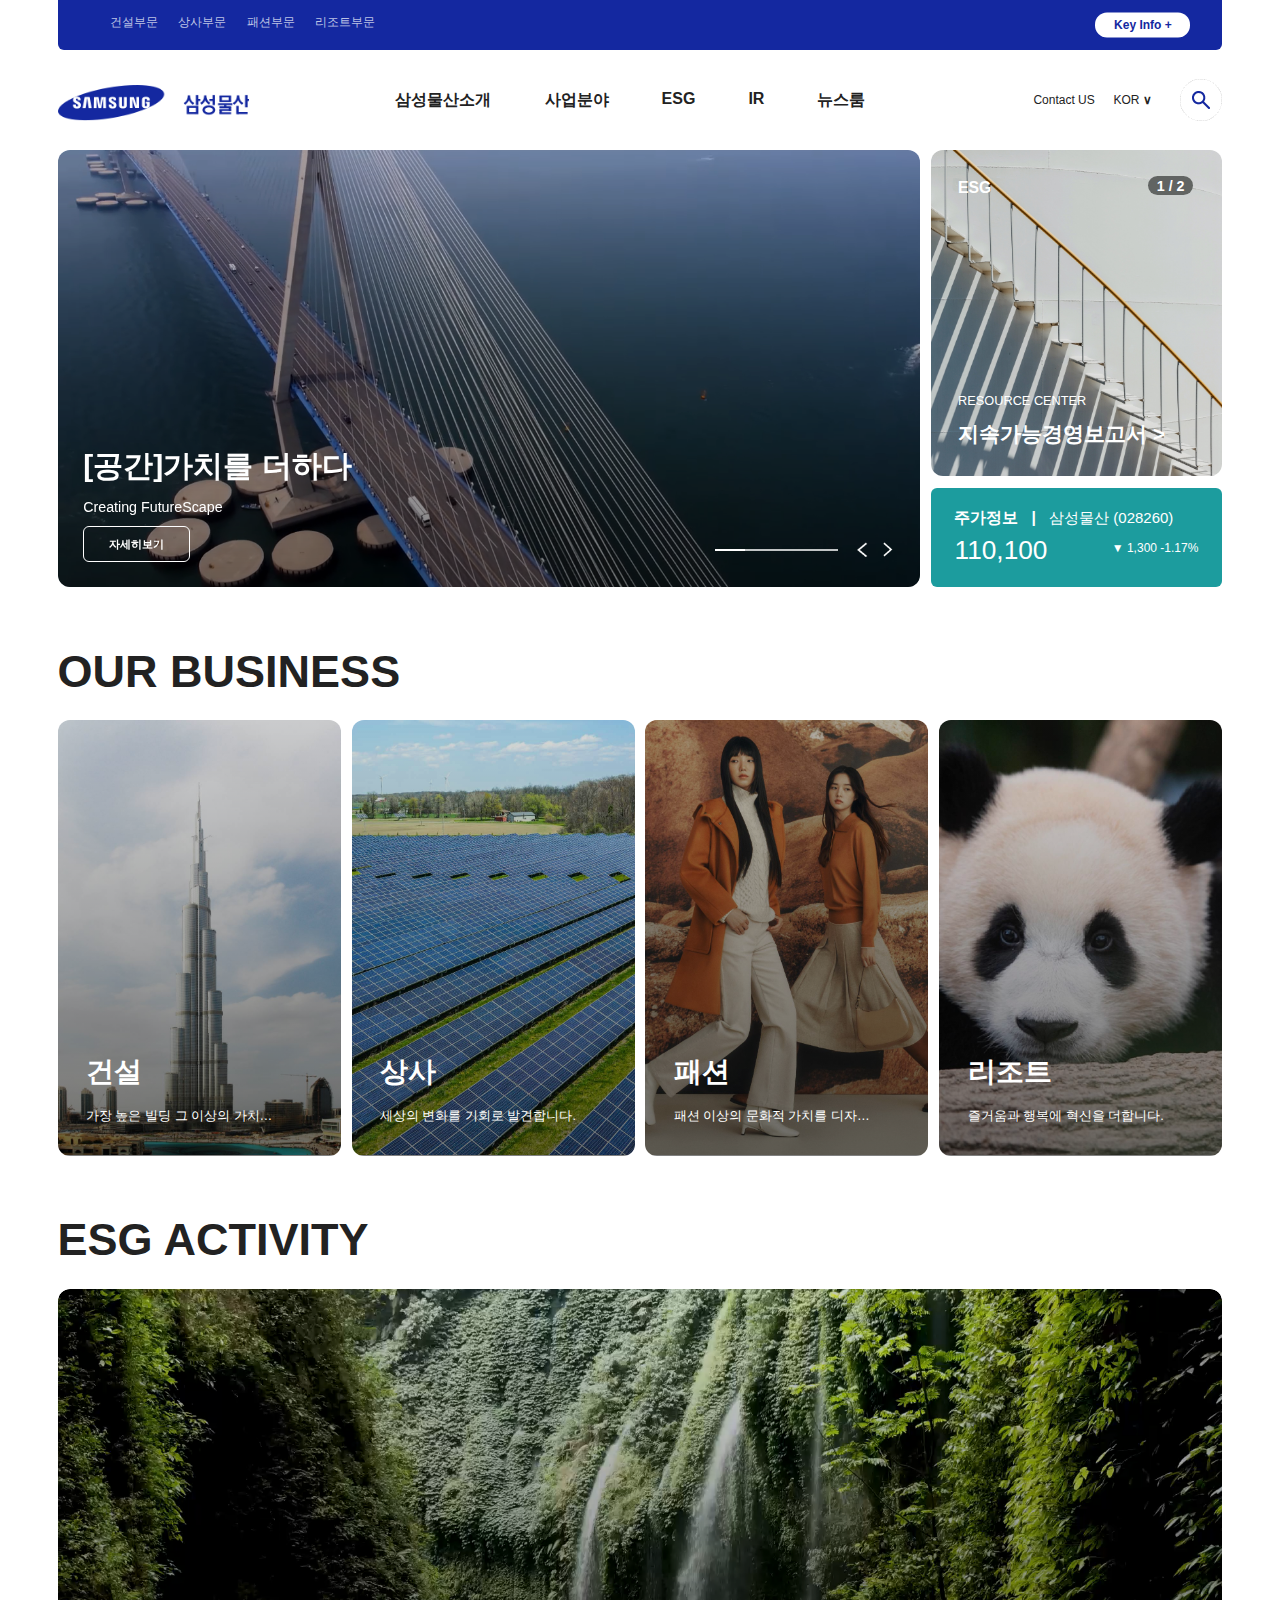
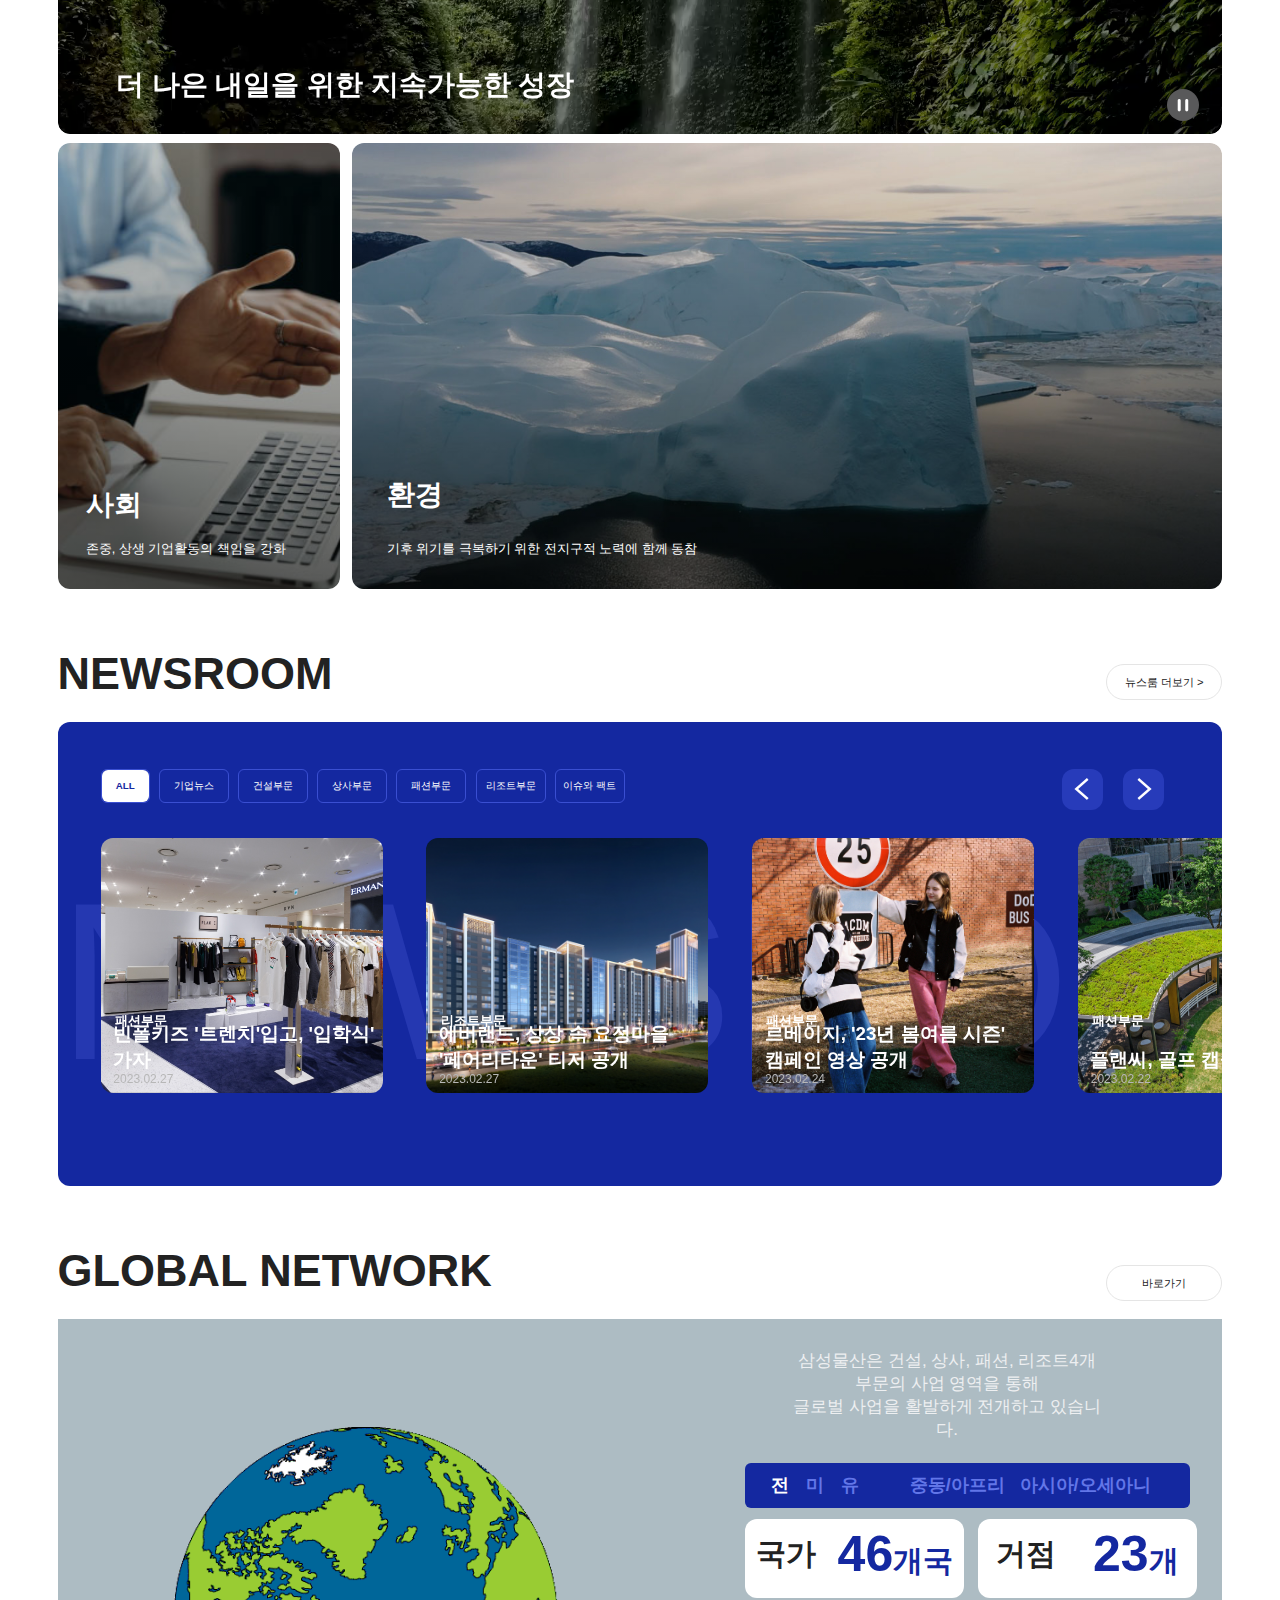
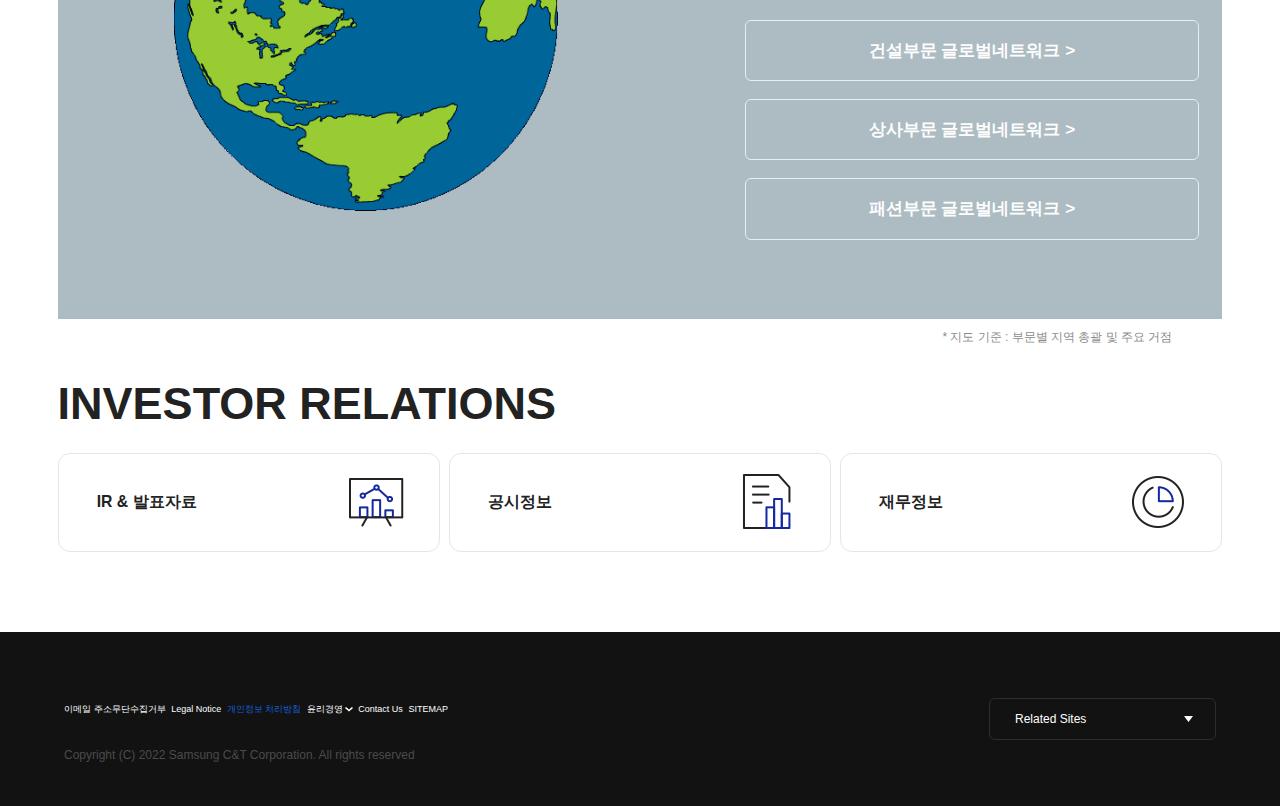
==== index.html @ 8621c336 "Initial commit" ====
<!DOCTYPE html>
<html lang="en">
  <head>
    <meta charset="UTF-8" />
    <meta http-equiv="X-UA-Compatible" content="IE=edge" />
    <meta name="viewport" content="width=device-width, initial-scale=1.0" />
    <link rel="stylesheet" href="css/import.css" />
    <link rel="stylesheet" href="css/main.css" />
    <script defer src="js/common.js"></script>
    <script defer src="js/main.js"></script>
    <script defer src="js/mainbanner.js"></script>
    <title>삼성물산</title>
    <meta name="description" content="삼성물산 포트폴리오">
 	  <meta name="keywords" content="삼성물산">
	  <meta name="author" content="박규엽">
  </head>
  <body>
    <!-- 본문 바로가기 -->
    <div id="skipNavi"><a href="#container">본문으로 바로가기</a></div>
    <!-- //본문 바로가기 -->
    <hr />
    <!-- wrap -->
    <div id="wrap">
      <!-- header -->
      <div id="header">
      </div>
      <!-- //header -->
      <hr />
      <!-- main_visual -->
      <div class="main_visual">
        <div class="main_banner">
          <h2 class="blind">메인배너</h2>
          <ul>
            <li class="slide active">
              <video muted autoplay loop>
                <source src="video/banner1.mp4"/>
              </video>
              <span class="shadow">그림자효과</span>
              <div>
                <h3>[공간]가치를 더하다</h3>
                <p>Creating FutureScape</p>
                <a href="#" class="detail_btn">자세히보기</a>
              </div>
            </li>
            <li class="slide">
              <video muted autoplay loop>
                <source src="video/banner2.mp4" />
              </video>
              <span class="shadow">그림자효과</span>
              <div>
                <h3>[네트워크]가치를 더하다</h3>
                <p>Global Value Creating Company</p>
                <a href="#" class="detail_btn">자세히보기</a>
              </div>
            </li>
            <li class="slide">
              <video muted autoplay loop>
                <source src="video/banner3.mp4" />
              </video>
              <span class="shadow">그림자효과</span>
              <div>
                <h3>[아름다움]가치를 더하다</h3>
                <p>Global Lifestyle Innovator</p>
                <a href="#" class="detail_btn">자세히보기</a>
              </div>
            </li>
            <li class="slide">
              <video muted autoplay loop>
                <source src="video/banner4.mp4" />
              </video>
              <span class="shadow">그림자효과</span>
              <div>
                <h3>[행복]가치를 더하다</h3>
                <p>Design Happiness, Delight Everyone</p>
                <a href="#" class="detail_btn">자세히보기</a>
              </div>
            </li>
          </ul>
          <ol class="slide_move">
            <li class="on">1번슬라이드</li>
            <li>2번슬라이드</li>
            <li>3번슬라이드</li>
            <li>4번슬라이드</li>
          </ol>
          <div class="slide_arr">
            <a href="#" class="btn_prev">이전 슬라이드</a>
            <a href="#" class="btn_next">다음 슬라이드</a>
          </div>
        </div>
        <div class="info_banner">
          <div class="small_banner">
            <ul>
              <li>
                <span>ESG</span>
                <div>
                  <p>RESOURCE CENTER</p>
                  <a href="#">지속가능경영보고서 &gt;</a>
                </div>
              </li>
              <li>
                <span>ESG</span>
                <div>
                  <p>RESOURCE CENTER</p>
                  <a href="#">기업지배구조보고서 &gt;</a>
                </div>
              </li>
            </ul>
            <p class="slide_count"> <span>1</span> / 2 </p>
            <div class="small_slide_arr">
              <a href="#" class="small_slide_prev">이전 슬라이드</a>
              <a href="#" class="small_slide_next">다음 슬라이드</a>
            </div>
          </div>
          <div class="stock_price">
            <p>주가정보&nbsp;&nbsp;&nbsp;|&nbsp;&nbsp;&nbsp;<span>삼성물산 (028260)</span></p>
            <span>110,100</span>
            <span>▼ 1,300 -1.17&#37;</span>
          </div>
        </div>
      </div>
      <!-- //main_visual -->
      <hr />
      <!-- conttainer -->
      <div id="container">
        <!-- content1 -->
        <div class="content1 content">
          <h2>OUR BUSINESS</h2>
          <ul>
            <li>
              <video muted loop poster="images/business1.jpg">
                <source src="video/video1.mp4"/>
              </video>
              <span class="shadow">그림자효과</span>
              <div>
                <h3>건설</h3>
                <p>가장 높은 빌딩 그 이상의 가치를 짓습니다.</p>
              </div>
              <a href="#" class="detail_btn">자세히보기</a>
              <a href="#" class="video_btn">영상 재생/중지</a>
            </li>
            <li>
              <video muted loop poster="images/business2.jpg">
                <source src="video/video2.mp4" />
              </video>
              <span class="shadow">그림자효과</span>
              <div>
                <h3>상사</h3>
                <p>세상의 변화를 기회로 발견합니다.</p>
              </div>
              <a href="#" class="detail_btn">자세히보기</a>
              <a href="#" class="video_btn">영상 재생/중지</a>
            </li>
            <li>
              <video muted loop poster="images/business3.jpg">
                <source src="video/video3.mp4" />
              </video>
              <span class="shadow">그림자효과</span>
              <div>
                <h3>패션</h3>
                <p>패션 이상의 문화적 가치를 디자인합니다.</p>
              </div>
              <a href="#" class="detail_btn">자세히보기</a>
              <a href="#" class="video_btn">영상 재생/중지</a>
            </li>
            <li>
              <video muted loop poster="images/business4.jpg">
                <source src="video/video4.mp4" />
              </video>
              <span class="shadow">그림자효과</span>
              <div>
                <h3>리조트</h3>
                <p>즐거움과 행복에 혁신을 더합니다.</p>
              </div>
              <a href="#" class="detail_btn">자세히보기</a>
              <a href="#" class="video_btn">영상 재생/중지</a>
            </li>
          </ul>
        </div>
        <!-- //content1 -->
        <!-- content2 -->
        <div class="content2 content">
          <h2>ESG ACTIVITY</h2>
          <ul>
            <li>
              <video muted loop autoplay>
                <source src="video/esg.mp4" />
              </video>
              <span class="shadow">그림자효과</span>
              <h3>더 나은 내일을 위한 지속가능한 성장</h3>
              <a href="#" class="detail_btn">자세히 보기</a>
              <a href="#" class="video_btn btn_visible">영상 재생/중지</a>
            </li>
            <li>
              <span class="shadow">그림자효과</span>
              <div>
                <h3>사회</h3>
                <p>존중, 상생 기업활동의 책임을 강화</p>
              </div>
              <a href="#" class="detail_btn">자세히 보기</a>
            </li>
            <li>
              <span class="shadow">그림자효과</span>
              <div>
                <h3>환경</h3>
                <p>기후 위기를 극복하기 위한 전지구적 노력에 함께 동참</p>
              </div>
              <a href="#" class="detail_btn">자세히 보기</a>
            </li>
          </ul>
        </div>
        <!-- //content2 -->
        <!-- content3 -->
        <div class="content3">
          <h2>NEWSROOM</h2>
          <a href="#">뉴스룸 더보기 <span>&gt;</span></a>
          <div class="newsroom">
            <div class="newsroom_font">
              <span>NEWSROOM</span>
              <span>NEWSROOM</span>
              <span>NEWSROOM</span>
              <span>NEWSROOM</span>
              <span>NEWSROOM</span>
              <span>NEWSROOM</span>
              <span>NEWSROOM</span>
              <span>NEWSROOM</span>
              <span>NEWSROOM</span>
              <span>NEWSROOM</span>
              <span>NEWSROOM</span>
              <span>NEWSROOM</span>
              <span>NEWSROOM</span>
              <span>NEWSROOM</span>
              <span>NEWSROOM</span>
              <span>NEWSROOM</span>
              <span>NEWSROOM</span>
              <span>NEWSROOM</span>
              <span>NEWSROOM</span>
            </div>
            <ul class="newsroom_meun">
              <li class="on"><a href="#">ALL</a></li>
              <li><a href="#">기업뉴스</a></li>
              <li><a href="#">건설부문 </a></li>
              <li><a href="#">상사부문</a></li>
              <li><a href="#">패션부문</a></li>
              <li><a href="#">리조트부문</a></li>
              <li><a href="#">이슈와 팩트</a></li>
            </ul>
            <div class="newsroom_slide_arr">
              <a href="#" class="newsroom_slide_prev">이전 슬라이드</a>
              <a href="#" class="newsroom_slide_next">다음 슬라이드</a>
            </div>
              <ul class="newsroom_cards">
                <li>
                  <div class="card_front">
                    <span>패션부문</span>
                    <p>빈폴키즈 '트렌치'입고, '입학식'<br />가자</p>
                    <span>2023.02.27</span>
                  </div>
                  <div class="card_back">
                    <p class="title">Lorem ipsum dolor sit amet, consectetur adipiscing elit.</p>
                    <p class="news_content">Lorem ipsum dolor sit amet, consectetur adipiscing elit. Curabitur porttitor aliquam sodales. Mauris diam mauris, pellentesque rutrum sollicitudin vitae, blandit eu ligula. .<br />
                    <br />
                    Lorem ipsum dolor sit amet, consectetur adipiscing elit. Curabitur porttitor aliquam sodales. Mauris diam mauris, pellentesque rutrum sollicitudin vitae, blandit eu ligula.</p>
                    <a href="#">자세히 보기</a>
                  </div>
                </li>
                <li>
                  <div class="card_front">
                    <span>리조트부문</span>
                    <p>에버랜드, 상상 속 요정마을<br />'페어리타운' 티저 공개</p>
                    <span>2023.02.27</span>
                  </div>
                  <div class="card_back">
                    <p class="title">Lorem ipsum dolor sit amet, consectetur adipiscing elit.</p>
                    <p class="news_content">Lorem ipsum dolor sit amet, consectetur adipiscing elit. Curabitur porttitor aliquam sodales. Mauris diam mauris, pellentesque rutrum sollicitudin vitae, blandit eu ligula. .<br />
                    <br />
                    Lorem ipsum dolor sit amet, consectetur adipiscing elit. Curabitur porttitor aliquam sodales. Mauris diam mauris, pellentesque rutrum sollicitudin vitae, blandit eu ligula.</p>
                    <a href="#">자세히 보기</a>
                  </div>
                </li>
                <li>
                  <div class="card_front">
                    <span>패션부문</span>
                    <p>르베이지, '23년 봄여름 시즌'<br />캠페인 영상 공개</p>
                    <span>2023.02.24</span>
                  </div>
                  <div class="card_back">
                    <p class="title">Lorem ipsum dolor sit amet, consectetur adipiscing elit.</p>
                    <p class="news_content">Lorem ipsum dolor sit amet, consectetur adipiscing elit. Curabitur porttitor aliquam sodales. Mauris diam mauris, pellentesque rutrum sollicitudin vitae, blandit eu ligula. .<br />
                    <br />
                    Lorem ipsum dolor sit amet, consectetur adipiscing elit. Curabitur porttitor aliquam sodales. Mauris diam mauris, pellentesque rutrum sollicitudin vitae, blandit eu ligula.</p>
                    <a href="#">자세히 보기</a>
                  </div>
                </li>
                <li>
                  <div class="card_front">
                    <span>패션부문</span>
                    <p>플랜씨, 골프 캡슐컬렉션 선봬</p>
                    <span>2023.02.22</span>
                  </div>
                  <div class="card_back">
                    <p class="title">Lorem ipsum dolor sit amet, consectetur adipiscing elit.</p>
                    <p class="news_content">Lorem ipsum dolor sit amet, consectetur adipiscing elit. Curabitur porttitor aliquam sodales. Mauris diam mauris, pellentesque rutrum sollicitudin vitae, blandit eu ligula. .<br />
                    <br />
                    Lorem ipsum dolor sit amet, consectetur adipiscing elit. Curabitur porttitor aliquam sodales. Mauris diam mauris, pellentesque rutrum sollicitudin vitae, blandit eu ligula.</p>
                    <a href="#">자세히 보기</a>
                  </div>
                </li>
                <li>
                  <div class="card_front">
                    <span>건설부문</span>
                    <p>삼성물산, 가락상아2차리모델링<br />시공사 선정</p>
                    <span>2023.02.20</span>
                  </div>
                  <div class="card_back">
                    <p class="title">Lorem ipsum dolor sit amet, consectetur adipiscing elit.</p>
                    <p class="news_content">Lorem ipsum dolor sit amet, consectetur adipiscing elit. Curabitur porttitor aliquam sodales. Mauris diam mauris, pellentesque rutrum sollicitudin vitae, blandit eu ligula. .<br />
                    <br />
                    Lorem ipsum dolor sit amet, consectetur adipiscing elit. Curabitur porttitor aliquam sodales. Mauris diam mauris, pellentesque rutrum sollicitudin vitae, blandit eu ligula.</p>
                    <a href="#">자세히 보기</a>
                  </div>
                </li>
                <li>
                  <div class="card_front">
                    <span>패션부문</span>
                    <p>에잇세컨즈, 프리미엄 캐주얼 라인<br />출시</p>
                    <span>2023.02.20</span>
                  </div>
                  <div class="card_back">
                    <p class="title">Lorem ipsum dolor sit amet, consectetur adipiscing elit.</p>
                    <p class="news_content">Lorem ipsum dolor sit amet, consectetur adipiscing elit. Curabitur porttitor aliquam sodales. Mauris diam mauris, pellentesque rutrum sollicitudin vitae, blandit eu ligula. .<br />
                    <br />
                    Lorem ipsum dolor sit amet, consectetur adipiscing elit. Curabitur porttitor aliquam sodales. Mauris diam mauris, pellentesque rutrum sollicitudin vitae, blandit eu ligula.</p>
                    <a href="#">자세히 보기</a>
                  </div>
                </li>
                <li>
                  <div class="card_front">
                    <span>패션부문</span>
                    <p>'샌드사운드'와 떠나는 '봄' 여행</p>
                    <span>2023.02.14</span>
                  </div>
                  <div class="card_back">
                    <p class="title">Lorem ipsum dolor sit amet, consectetur adipiscing elit.</p>
                    <p class="news_content">Lorem ipsum dolor sit amet, consectetur adipiscing elit. Curabitur porttitor aliquam sodales. Mauris diam mauris, pellentesque rutrum sollicitudin vitae, blandit eu ligula. .<br />
                    <br />
                    Lorem ipsum dolor sit amet, consectetur adipiscing elit. Curabitur porttitor aliquam sodales. Mauris diam mauris, pellentesque rutrum sollicitudin vitae, blandit eu ligula.</p>
                    <a href="#">자세히 보기</a>
                  </div>
                </li>
                <li>
                  <div class="card_front">
                    <span>리조트부문</span>
                    <p>성큼 다가온 봄 에버랜드, 겨울잠<br />마친 '티익스프레스' 재가동</p>
                    <span>2023.02.14</span>
                  </div>
                  <div class="card_back">
                    <p class="title">Lorem ipsum dolor sit amet, consectetur adipiscing elit.</p>
                    <p class="news_content">Lorem ipsum dolor sit amet, consectetur adipiscing elit. Curabitur porttitor aliquam sodales. Mauris diam mauris, pellentesque rutrum sollicitudin vitae, blandit eu ligula. .<br />
                    <br />
                    Lorem ipsum dolor sit amet, consectetur adipiscing elit. Curabitur porttitor aliquam sodales. Mauris diam mauris, pellentesque rutrum sollicitudin vitae, blandit eu ligula.</p>
                    <a href="#">자세히 보기</a>
                  </div>
                </li>
              </ul>
          </div>
        </div>
        <!-- //content3 -->
        <!-- content4 -->
        <div class="content4">
          <h2>GLOBAL NETWORK</h2>
          <a href="#">바로가기</a>
          <div class="content4_innner">
              <img src="images/earth.gif" alt="지구본" />
            <div>
              <p>
                삼성물산은 건설, 상사, 패션, 리조트4개 부문의 사업 영역을
                통해<br />
                글로벌 사업을 활발하게 전개하고 있습니다.
              </p>
              <ul class="global_meun">
                <li class="on"><a href="#">전체</a></li>
                <li><a href="#">미주</a></li>
                <li><a href="#">유럽/CIS</a></li>
                <li><a href="#">중동/아프리카</a></li>
                <li><a href="#">아시아/오세아니아</a></li>
              </ul>
              <div class="global_trend">
                <div>
                  <div class="trend_1 trend">
                    <div>
                      <p>국가</p>
                      <p><span>46</span>개국</p> 
                    </div>
                    <div>
                      <p>거점</p>
                      <p><span>23</span>개</p> 
                    </div>
                  </div>
                  <div class="trend_2 trend">
                    <p>거점</p>
                    <p><span>23</span>개</p>
                  </div>
                  <div class="trend_3 trend">
                    <p>거점</p>
                    <p><span>15</span>개</p>
                  </div>
                  <div class="trend_4 trend">
                    <p>거점</p>
                    <p><span>20</span>개</p>
                  </div>
                  <div class="trend_5 trend">
                    <p>거점</p>
                    <p><span>64</span>개</p>
                  </div>
                </div>
              </div>
              <div class="global_network">
                <a href="#">건설부문 글로벌네트워크 <span>&gt;</span></a>
                <a href="#">상사부문 글로벌네트워크 <span>&gt;</span></a>
                <a href="#">패션부문 글로벌네트워크 <span>&gt;</span></a>
              </div>
            </div>
          </div>
          <p>* 지도 기준 : 부문별 지역 총괄 및 주요 거점</p>
        </div>
        <!-- //content4 -->
        <!-- content5 -->
        <div class="content5">
          <h2>INVESTOR RELATIONS</h2>
          <ul>
            <li><a href="#">IR &amp; 발표자료</a></li>
            <li><a href="#">공시정보</a></li>
            <li><a href="#">재무정보</a></li>
          </ul>
        </div>
        <!-- //content5 -->
      </div>
      <!-- //container -->
      <hr />
      <!-- footer -->
      <div id="footer"></div>
      <!-- //footer -->
    </div>
    <!-- //wrap -->
    <script>
      // AJAX의 최신 Fetch API 사용해서
      // html 문서안에서 다른 html문서 불러오기
      // 자바스크립트 비동기 방식으로 async await
      async function fetchHtmlAsText(url) {
        const response = await fetch(url);
        return await response.text(); // response의 text를 밑에 넣어준다
      }
      
      async function importPage(target) {
        document.querySelector(`#${target}`).innerHTML = await fetchHtmlAsText(`${target}.html`);
      }
      importPage(`header`);
      importPage(`footer`);
      </script>
  </body>
</html>
---- css/import.css ----
/* import.css */
@import url(reset.css);
@import url(layout.css);
@import url(header.css);
@import url(footer.css);
---- css/main.css ----
/* main.css */



/* pc크기 */
@media screen and (min-width:1025px){
  /* layout */
  .main_visual{position: relative;display: flex;justify-content: space-between;width: 91%;height: 34.15vw;margin: 0 auto;}
  #container{margin: 0 auto;width: 91%;}
    .content1{width: 100%;}
    .content2{width: 100%;}
    .content3{position: relative;width: 100%;}
    .content4{position: relative;width: 100%;}
    .content5{width: 100%;}
    
  /* main_visual */
  .main_banner{position: relative;width: 74%;height: 100%;overflow: hidden;border-radius: 12px;}
  .main_banner>ul{position: absolute;top: 0;left: 0;height: 100%;/*transition: all 0.5s ease-in-out 0s;*/}
    .slide{position: absolute;top: 0;left: 0;height: 100%;}
      .slide>video{position: absolute;left: 0;top: 0;width: 100%;height: 100%;object-fit: cover;}
      .slide div{display: flex;flex-direction: column;justify-content: space-between;position: absolute;height: 9vw; bottom: 2vw;left: 2vw;visibility: hidden;}
      .slide.active div{visibility: visible;}
      .slide>div>h3{font-size: 2.5rem;font-weight: 700;color: #fff;}
      .slide>div>p{font-size: 1.1875rem;font-weight: 500;color: #fff;}
      .slide>div>a{display: block;width: 8.35vw;height: 2.8vw;font-size: 0.9375rem;font-weight: 600;color: #fff;text-align: center;line-height: 2.8vw;
        border: 0.05vw solid #fff;border-radius: 6px;box-sizing: border-box;}
      .slide>div>a:hover{background: #fff;color: #1428a0;}
    .slide_move{position: absolute;bottom: 2.95vw;right:16vw;}
      .slide_move>li{position: absolute;width: 2.4vw;height: 0.15vw;text-indent: -9999px;overflow: hidden;background: #ffffffc0;}
      .slide_move>li:nth-child(1).on{background: #fff;}
      .slide_move>li:nth-child(2){left: 2.4vw;}
      .slide_move>li:nth-child(2).on{background: #fff;}
      .slide_move>li:nth-child(3){left: 4.8vw;}
      .slide_move>li:nth-child(3).on{background: #fff;}
      .slide_move>li:nth-child(4){left: 7.2vw;}
      .slide_move>li:nth-child(4).on{background: #fff;}
    .slide_arr{display: flex;justify-content: space-between;position: absolute;bottom: 2.2vw;right: 1.75vw;width: 3.5vw;}
      .btn_prev{display: block;width: 1.5vw;height: 1.5vw;text-indent: -9999px;overflow: hidden;
        background: url(../images/prev.png) no-repeat 0 0;background-size: cover;}
      .btn_next{display: block;width: 1.5vw;height: 1.5vw;text-indent: -9999px;overflow: hidden;
        background: url(../images/next.png) no-repeat 0 0;background-size: cover;}

  /* .info_banner */
  .info_banner{display: flex;flex-direction: column;justify-content: space-between; width: 25%;height: 100%;}

    /* small_banner */
    .small_banner{position: relative; width: 100%;height: 25.5vw;overflow: hidden;}
    .small_banner>ul{display: flex; width: 200%;height: 100%;transition: all 0.5s ease-in-out 0s;}
    .small_banner>ul>li{position: relative;width: 50%;height: 100%;border-radius: 12px }
    .small_banner>ul>li:first-child{background: url(../images/smallbanner1.jpg) no-repeat 0 0;background-size: cover;}
    .small_banner>ul>li:last-child{background: url(../images/smallbanner2.jpg) no-repeat 0 0;background-size: cover;}
    .small_banner>ul>li>span{position: absolute;top: 2.25vw;left: 2.1vw;font-size: 1.3125rem;font-weight: 900;color: #fff;}
    .small_banner>ul>li>div{position: absolute; bottom: 2.25vw;left: 2.1vw;}
    .small_banner>ul>li>div>p{margin-bottom: 0.9vw;font-size: 1.0625rem;font-weight: 500;color: #fff;}
    .small_banner>ul>li>div>a{font-size: 1.75rem;font-weight: 900;color: #fff;}
    .small_banner>p{position: absolute;top: 8%;right: 10%;padding: 0.5% 3%; font-size: 1.1875rem;font-weight: 600;color: #fff;
    background: #616462;border-radius: 30px;}
    .small_slide_arr{position:absolute; top: 50%;transform: translateY(-50%);width: 100%;visibility: hidden;transition: all 0.3s linear 0s;}
    .small_banner:hover .small_slide_arr {visibility: visible;}
    .small_slide_arr>a{position: absolute;display: inline-block;width: 2vw;height: 2vw;text-indent: -9999px;overflow: hidden;border-radius: 50%;}
    .small_slide_prev{left: 10%;background: url(../images/prev.png) no-repeat 50% 50% #6c747ac3;}
    .small_slide_next{right: 10%;background: url(../images/next.png) no-repeat 50% 50% #6c747ac3;}

    /* stock_price */
    .stock_price{position: relative;width: 100%;height: 7.75vw;background: #1c9c9e;border-radius: 6px;}
    .stock_price>p{position: absolute;top: 20%;left: 8%; font-size: 1.3125rem;font-weight: 600;color: #fff;}
    .stock_price>p>span{font-size: 1.25rem;font-weight: 500;}
    .stock_price>span{position: absolute;top:47%;left:8%;font-size: 2.1875rem; color: #fff;}
    .stock_price>span:last-child{top: 54%; left: 62%;font-size: 1rem;}

    /* container */
    #container>div{margin-top: 4.6vw;}
    #container h2{margin-bottom: 1.75vw;font-size: 3.75rem;font-weight: 900; color: #222;}
    #container .detail_btn{position: absolute;bottom: -8%;left: 6%; display: block;width: 9vw;height: 7.5%;
      font-size: 1.0625rem;font-weight: 600;color: #fff;line-height: 300%;text-align: center; visibility: hidden;
      border: 1px solid #fff;border-radius: 6px;transition: all 0.3s ease-in-out 0.08s;}
      #container .detail_btn:hover{background: #fff;color: #1428a0;}
      #container .content li.on .detail_btn{visibility: visible;bottom: 4%;left: 6%;}
     .video_btn{position: absolute;bottom: 3%;right: 2%; display: block;width: 2.5vw;height: 2.5vw;text-indent: -9999px;overflow: hidden;
      background: url(../images/pause.png) no-repeat 50% 50%, #59595a;background-size: cover;border-radius: 50%;visibility: hidden;}
     .video_btn:hover{opacity: 0.7;}
     .btn_visible{visibility: visible;}
      #container .content li.on .video_btn{visibility: visible;}

      /* content1 */
      .content1>ul{display: flex;justify-content: space-between;width: 100%;height: 34vw;}
      .content1>ul>li{position: relative;width: 24.3%;height: 100%;overflow: hidden;transition: all 0.4s ease-in-out 0.2s;}
      .content1>ul>li>video{width: 100%;height: 100%;object-fit: cover;border-radius: 12px;}
      .content1>ul>li>div{position: absolute;bottom: 7%;left: 10%;width: 70%; font-size: 1.0625rem;font-weight: 500;color: #fff;transition: all 0.3s ease-in-out 0s;}
      .content1>ul>li.on>div{bottom: 18%;left: 6.3%;}
      .content1>ul>li>div>h3{margin-bottom: 9%; font-size: 2.3125rem;font-weight: 900;}
      .content1>ul>li>div>p{width: 100%;overflow: hidden;text-overflow: ellipsis;white-space: nowrap;}

      /* content2 */
      .content2>ul{display: grid;grid-template-rows: repeat(2, 1fr);grid-template-columns: repeat(4, 1fr);grid-gap: 1%;
        width: 100%;}
      .content2>ul>li{position: relative;border-radius: 12px;overflow: hidden;}
      .content2>ul>li:first-child{grid-column: 1/-1;grid-row: 1/2;}
      .content2>ul>li:nth-child(2){grid-column: 1/2;grid-row: 2/-1;
        background: url(../images/esgactivity2.jpg) no-repeat 50% 50%;background-size: 140%;transition: all 0.1s linear 0s;}
      .content2>ul>li:nth-child(2):hover{background-size: 150%;}
      .content2>ul>li:last-child{grid-column: 2/-1;grid-row: 2/-1;
        background: url(../images/esgactivity3.jpg) 50% 50% no-repeat;background-size: 100%;transition: all 0.1s linear 0s;}
      .content2>ul>li:last-child:hover{background-size: 110%;}
      .content2>ul>li>video{width: 100%;height: 100%;object-fit: cover;border-radius: 12px;}
      #container .content2>ul>li:nth-child(1) .detail_btn{left: 5.1%;}
      #container .content2>ul>li:nth-child(1).on .detail_btn{bottom: 5%;left: 5.1%;}
      #container .content2>ul>li:nth-child(2) .detail_btn{left: 10%;}
      #container .content2>ul>li:nth-child(2).on .detail_btn{bottom: 5%;left: 10%;}
      #container .content2>ul>li:nth-child(3) .detail_btn{left: 4%;}
      #container .content2>ul>li:nth-child(3).on .detail_btn{bottom: 5%;left: 4%;}
      .content2>ul>li:first-child>h3{transition: all 0.3s ease-in-out 0s;}
      .content2>ul>li:first-child:hover>h3{bottom: 18%;}
      .content2>ul>li>div{position: absolute;bottom: 7%;left: 10%;font-size: 1.0625rem;font-weight: 500;color: #fff;transition: all 0.3s ease-in-out 0s;}
      #container .content2>ul>li:hover>div{bottom: 20%;}
      .content2>ul>li:nth-child(3)>div{left: 4%;transition: all 0.3s ease-in-out 0s;}
      .content2>ul>li:nth-child(3).on>div{bottom: 12%;}
      .content2>ul>li>div>h3{margin-bottom: 9%; font-size: 2.3125rem;font-weight: 900;}
      .content2>ul>li:first-child>h3{position: absolute;bottom: 7%;left: 5%;font-size: 2.3125rem;font-weight: 900;color: #fff;}

      /* content3 */
      .content3>a,.content4>a{position: absolute;top: 3%;right: 0;display: block;width: 10%;height: 2.8vw;font-size: 0.9375rem;font-weight: 500;text-align: center;line-height: 2.8vw;
        border: 1px solid #e5e5e5;border-radius: 32px;box-sizing: border-box;transition: all 0.1s linear 0s;}
      .content3>a:hover,.content4>a:hover{background: #1428a0;color: #fff;}
        .newsroom{position: relative;width: 100%;height: 36.25vw;background: #1428a0;border-radius: 12px;overflow: hidden;}
          .newsroom_font{display: flex;justify-content: space-between; position: absolute; top: 28%;left: 0;width: 200%; font-size: 18.75rem;color: #2538b1;
            animation: fontMove 50s linear infinite alternate;}
          @keyframes fontMove{
            0%{left: -200%;}
            100%{left: 100%;}
          }
          .newsroom_meun{position: absolute;top: 10%;left: 3.7%;width: 45%;display: flex;justify-content: space-between;}
          .newsroom_meun>li{width: 13%;height: 2.5vw;font-size: 0.8125rem;text-align: center;line-height: 2.5vw;
            border: 1px solid #3a4fd1;border-radius: 6px;}
          .newsroom_meun>li:first-child{width: 9%;}
          .newsroom_meun>li>a{display: block; color: #fff}
          .newsroom_meun>li.on>a{background: #fff;font-weight: 600;color: #1428a0;border-radius: 6px;}
          .newsroom_slide_arr{display: flex;justify-content: space-between;position: absolute;top: 10%;right: 5%;width: 8.8%;}
          .newsroom_slide_arr>a{display: inline-block;width: 3.2vw;height: 3.2vw;text-indent: -9999px;overflow: hidden;border-radius: 12px;}
            .newsroom_slide_prev{background: url(../images/prev.png) no-repeat 50% 50%, #273bba;}
            .newsroom_slide_next{background: url(../images/next.png) no-repeat 50% 50%, #273bba;}
          .newsroom_cards{display: flex;justify-content: space-between;position: absolute;left: 3.7%;bottom: 20%;width:220%;height: 55%;
            transition: all 0.3s ease-in-out 0s;}
          .newsroom_cards>li{perspective: 45vw; width: 11%; height: 100%;color: #fff;}
            .card_front{position: relative;width: 100%;height: 100%;border-radius: 12px;transition: all 1s ease 0s;}
            .newsroom_cards>li:hover .card_front{transform: rotateY(-180deg);visibility: hidden;}
              .card_front>span:first-child{position: absolute;bottom: 25%;left: 5%; font-size: 1.0625rem;font-weight: 600;}
              .card_front>p{position: absolute;bottom: 8%;left: 4.4%;font-size: 1.5625rem;font-weight: 900;}
              .card_front>span:last-child{position: absolute;bottom: 3%;left: 4.5%;color: #b7b7b7;}
              .card_back{position: absolute;top: 0;width: 100%; height: 100%;border-radius: 12px;background: #1c9c9e;
                transition: all 1s ease 0s;
              transform: rotateY(180deg);backface-visibility:hidden;}
            .newsroom_cards>li:hover .card_back{transform: rotateY(0); visibility: visible;}

       /* content4 */
       .content4>p{position: absolute;bottom: -4%;right:0;color: #8c8a88;width: 280px;}
       .content4_innner{position: relative;margin-bottom: 1%;width: 100%;height: 36.25vw;min-height: 600px; background: #adbcc3;}
         .content4_innner>img{position: absolute;top: 50%;transform: translateY(-50%);left: 10%; width: 30vw;}
         .content4_innner>div{position: absolute;top: 5%;right: 10%;width: 27.5vw;min-width: 361px;height: 31vw;min-height: 473px;}

         /* global_meun */
           .content4_innner>div>p{margin: 0 0 6% 12%;font-size: 17px;color: #edeff1;font-weight: 500;text-align: center;}
           .global_meun{padding: 0 2vw;margin-bottom: 3%;display: flex;justify-content: space-between;width: 100%;min-width: 394px;height: 3.5vw;line-height: 3.5vw;
            font-size: 18px;font-weight: 600;background: #1428a0;border-radius: 6px;}
           .global_meun>li>a{position: relative;display: block;  color: #6276e8;}
           .global_meun>li>a::after{display: inline-block;position: absolute;left: 0;bottom: 0;
              content: "";width: 0;height: 2px;background: #fff;transition: width 0.2s ease-in-out 0s;}
           .global_meun>li:hover>a::after{width: 100%;}
           .global_meun>li.on>a{color: #fff;}
           .global_meun>li.on>a::after{width: 100%;}
           .global_meun>li:hover>a{color: #fff;}
           
           /* global_trend */
           .global_trend{position: relative;width: 31.5vw;min-width: 452px;height: 5.5vw;min-height: 79px;overflow: hidden;}
           .global_trend>div:first-child{display: flex;position: absolute;left: 0;top: 0;width: 500%;height: 100%;
                transition: transform 0.2s ease-in-out 0s;}
              .trend{display: flex;justify-content: space-between;padding: 0 1.75vw; width: 20%;height: 100%;
              font-size: 30px;font-weight: 600;text-align: center;line-height: 5.5vw;border-radius: 12px;background: #fff;box-sizing: border-box;}
              .trend>p:nth-child(2){color: #1428a0;}
              .trend>p:nth-child(2)>span{font-size: 50px;}
                .trend_1{display: flex;justify-content: space-between;padding: 0;background: none;}
                .trend_1>div{display: flex;justify-content: space-around;width: 48.5%;font-size: 30px;font-weight: 600;
                  border-radius: 12px;background: #fff;}
                .trend_1>div>p:nth-child(2){color: #1428a0;}
                .trend_1>div>p:nth-child(2)>span{font-size: 50px;}

           /* global_network */
           .global_network{position: absolute;bottom: -2%;display: flex;flex-direction: column;justify-content: space-between;width: 31.5vw;min-width: 452px;height: 14.7845vw;min-height: 212px;}
           .global_network>a{display: block;margin-bottom: 4%; padding: 4% 0;width: 100%;height: 40%; font-size: 17px;font-weight: 600;color: #fefefe;text-align: center;
             border: 1px solid #eaedef;border-radius: 6px;transition: all 0.2s linear 0s;}
           .global_network>a:hover{background: #fff;color: #1428a0;}
           .global_network>a:hover>span{display: inline-block; transform: translateX(1px);}

         /* content5 */
         .content5>ul{display: flex;justify-content: space-between;width: 100%;font-size: 1.3125rem;font-weight: 600; color: #222;}
         .content5>ul>li{width: 32.7%;border: 0.05vw solid #e5e5e5;background: url(../images/investor1.png) no-repeat 90% 50%;border-radius: 12px; transition: 0.3s linear 0s;}
         .content5>ul>li:hover{border: 0.05vw solid #1428a0;}
         .content5>ul>li:nth-child(2){background-image: url(../images/investor2.png);}
         .content5>ul>li:nth-child(3){background-image: url(../images/investor3.png);}
         .content5>ul>li>a{display: block;padding: 10% 0 10% 10%;}
}
/* tablet크기 */
@media screen and (min-width:769px) and (max-width:1024px){
  /* layout */
  #container{margin: 0 auto;width: 91%;}
    .content1{width: 100%;}
    .content2{width: 100%;}
    .content3{position: relative;width: 100%;}
    .content4{position: relative;width: 100%;}
    .content5{width: 100%;}
    .main_visual{position: relative;display: flex;justify-content: space-between;width: 91%;height: 34.15vw;margin: 0 auto;}

  /* main_visual */
  .main_banner{position: relative;width: 74%;height: 100%;overflow: hidden;border-radius: 12px;}
  .main_banner>ul{position: absolute;top: 0;left: 0;height: 100%;/*transition: all 0.5s ease-in-out 0s;*/}
    .slide{position: absolute;top: 0;left: 0;height: 100%;}
      .slide>video{position: absolute;left: 0;top: 0;width: 100%;height: 100%;object-fit: cover;}
      .slide div{display: flex;flex-direction: column;justify-content: space-between;position: absolute;height: 9vw; bottom: 2vw;left: 2vw;visibility: hidden;}
      .slide.active div{visibility: visible;}
      .slide>div>h3{font-size: 2.5rem;font-weight: 700;color: #fff;}
      .slide>div>p{font-size: 1.1875rem;font-weight: 500;color: #fff;}
      .slide>div>a{display: block;width: 8.35vw;height: 2.8vw;font-size: 0.9375rem;font-weight: 600;color: #fff;text-align: center;line-height: 2.8vw;
        border: 0.05vw solid #fff;border-radius: 6px;box-sizing: border-box;}
      .slide>div>a:hover{background: #fff;color: #1428a0;}
    .slide_move{position: absolute;bottom: 2.95vw;right:16vw;}
      .slide_move>li{position: absolute;width: 2.4vw;height: 0.15vw;text-indent: -9999px;overflow: hidden;background: #ffffffc0;}
      .slide_move>li:nth-child(1).on{background: #fff;}
      .slide_move>li:nth-child(2){left: 2.4vw;}
      .slide_move>li:nth-child(2).on{background: #fff;}
      .slide_move>li:nth-child(3){left: 4.8vw;}
      .slide_move>li:nth-child(3).on{background: #fff;}
      .slide_move>li:nth-child(4){left: 7.2vw;}
      .slide_move>li:nth-child(4).on{background: #fff;}
    .slide_arr{display: flex;justify-content: space-between;position: absolute;bottom: 2.2vw;right: 1.75vw;width: 3.5vw;}
      .btn_prev{display: block;width: 1.5vw;height: 1.5vw;text-indent: -9999px;overflow: hidden;
        background: url(../images/prev.png) no-repeat 0 0;background-size: cover;}
      .btn_next{display: block;width: 1.5vw;height: 1.5vw;text-indent: -9999px;overflow: hidden;
        background: url(../images/next.png) no-repeat 0 0;background-size: cover;}

  /* .info_banner */
  .info_banner{display: flex;flex-direction: column;justify-content: space-between; width: 25%;height: 100%;}

    /* small_banner */
    .small_banner{position: relative; width: 100%;height: 25.5vw;overflow: hidden;}
    .small_banner>ul{display: flex; width: 200%;height: 100%;transition: all 0.5s ease-in-out 0s;}
    .small_banner>ul>li{position: relative;width: 50%;height: 100%;border-radius: 12px }
    .small_banner>ul>li:first-child{background: url(../images/smallbanner1.jpg) no-repeat 0 0;background-size: cover;}
    .small_banner>ul>li:last-child{background: url(../images/smallbanner2.jpg) no-repeat 0 0;background-size: cover;}
    .small_banner>ul>li>span{position: absolute;top: 2.25vw;left: 2.1vw;font-size: 1.3125rem;font-weight: 900;color: #fff;}
    .small_banner>ul>li>div{position: absolute; bottom: 2.25vw;left: 2.1vw;}
    .small_banner>ul>li>div>p{margin-bottom: 0.9vw;font-size: 1.0625rem;font-weight: 500;color: #fff;}
    .small_banner>ul>li>div>a{font-size: 1.75rem;font-weight: 900;color: #fff;}
    .small_banner>p{position: absolute;top: 8%;right: 10%;padding: 0.5% 3%; font-size: 1.1875rem;font-weight: 600;color: #fff;
    background: #616462;border-radius: 30px;}
    .small_slide_arr{position:absolute; top: 50%;transform: translateY(-50%);width: 100%;visibility: hidden;transition: all 0.3s linear 0s;}
    .small_banner:hover .small_slide_arr {visibility: visible;}
    .small_slide_arr>a{position: absolute;display: inline-block;width: 2vw;height: 2vw;text-indent: -9999px;overflow: hidden;border-radius: 50%;}
    .small_slide_prev{left: 10%;background: url(../images/prev.png) no-repeat 50% 50% #6c747ac3;}
    .small_slide_next{right: 10%;background: url(../images/next.png) no-repeat 50% 50% #6c747ac3;}

    /* stock_price */
    .stock_price{position: relative;width: 100%;height: 7.75vw;background: #1c9c9e;border-radius: 6px;}
    .stock_price>p{position: absolute;top: 20%;left: 8%; font-size: 1.3125rem;font-weight: 600;color: #fff;}
    .stock_price>p>span{font-size: 1.25rem;font-weight: 500;}
    .stock_price>span{position: absolute;top:47%;left:8%;font-size: 2.1875rem; color: #fff;}
    .stock_price>span:last-child{top: 54%; left: 62%;font-size: 1rem;}

    /* container */
    #container>div{margin-top: 4.6vw;}
    #container h2{margin-bottom: 1.75vw;font-size: 3.75rem;font-weight: 900; color: #222;}
    #container .detail_btn{position: absolute;bottom: -8%;left: 6%; display: block;width: 9vw;height: 20px;
      font-size: 1.0625rem;font-weight: 600;color: #fff;line-height: 20px;text-align: center; visibility: hidden;
      border: 1px solid #fff;border-radius: 6px;transition: all 0.3s ease-in-out 0.08s;}
      #container .detail_btn:hover{background: #fff;color: #1428a0;}
      #container .content li.on .detail_btn{visibility: visible;bottom: 4%;left: 6%;}
     .video_btn{position: absolute;bottom: 3%;right: 2%; display: block;width: 2.5vw;height: 2.5vw;text-indent: -9999px;overflow: hidden;
      background: url(../images/pause.png) no-repeat 50% 50%, #59595a;background-size: cover;border-radius: 50%;visibility: hidden;}
     .video_btn:hover{opacity: 0.7;}
     .btn_visible{visibility: visible;}
      #container .content li.on .video_btn{visibility: visible;}

      /* content1 */
      .content1>ul{display: flex;justify-content: space-between;width: 100%;height: 34vw;}
      .content1>ul>li{position: relative;width: 24.3%;height: 100%;overflow: hidden;transition: all 0.4s ease-in-out 0.2s;}
      .content1>ul>li>video{width: 100%;height: 100%;object-fit: cover;border-radius: 12px;}
      .content1>ul>li>div{position: absolute;bottom: 7%;left: 10%;width: 70%;font-size: 1.0625rem;font-weight: 500;color: #fff;transition: all 0.3s ease-in-out 0s;}
      .content1>ul>li.on>div{bottom: 18%;left: 6.3%;}
      .content1>ul>li>div>h3{margin-bottom: 9%; font-size: 2.3125rem;font-weight: 900;}
      .content1>ul>li>div>p{width: 100%;overflow: hidden;text-overflow: ellipsis;white-space: nowrap;}

      /* content2 */
      .content2>ul{display: grid;grid-template-rows: repeat(2, 1fr);grid-template-columns: repeat(4, 1fr);grid-gap: 1%;
        width: 100%;}
      .content2>ul>li{position: relative;border-radius: 12px;}
      .content2>ul>li:first-child{grid-column: 1/-1;grid-row: 1/2;}
      .content2>ul>li:nth-child(2){grid-column: 1/2;grid-row: 2/-1;
        background: url(../images/esgactivity2.jpg) no-repeat 50% 50%;background-size: 131%;transition: all 0.1s linear 0s;}
      .content2>ul>li:nth-child(2):hover{background-size: 140%;}
      .content2>ul>li:last-child{grid-column: 2/-1;grid-row: 2/-1;
        background: url(../images/esgactivity3.jpg) 50% 50% no-repeat;background-size: 100%;transition: all 0.1s linear 0s;}
      .content2>ul>li:last-child:hover{background-size: 110%;}
      .content2>ul>li>video{width: 100%;height: 100%;object-fit: cover;border-radius: 12px;}
      #container .content2>ul>li:nth-child(1) .detail_btn{left: 5.1%;}
      #container .content2>ul>li:nth-child(1).on .detail_btn{bottom: 5%;left: 5.1%;}
      #container .content2>ul>li:nth-child(2) .detail_btn{left: 10%;}
      #container .content2>ul>li:nth-child(2).on .detail_btn{bottom: 5%;left: 10%;}
      #container .content2>ul>li:nth-child(3) .detail_btn{left: 4%;}
      #container .content2>ul>li:nth-child(3).on .detail_btn{bottom: 5%;left: 4%;}
      .content2>ul>li:first-child>h3{transition: all 0.3s ease-in-out 0s;}
      .content2>ul>li:first-child:hover>h3{bottom: 18%;}
      .content2>ul>li>div{position: absolute;bottom: 7%;left: 10%;font-size: 1.0625rem;font-weight: 500;color: #fff;transition: all 0.3s ease-in-out 0s;}
      #container .content2>ul>li:hover>div{bottom: 20%;}
      .content2>ul>li:nth-child(3)>div{left: 4%;transition: all 0.3s ease-in-out 0s;}
      .content2>ul>li:nth-child(3).on>div{bottom: 12%;}
      .content2>ul>li>div>h3{margin-bottom: 9%; font-size: 2.3125rem;font-weight: 900;}
      .content2>ul>li:first-child>h3{position: absolute;bottom: 7%;left: 5%;font-size: 2.3125rem;font-weight: 900;color: #fff;}

      /* content3 */
      .content3>a,.content4>a{position: absolute;top: -1.2%;right: 0;display: block;width: 120px;height: 42px;font-size: 14px;font-weight: 500;text-align: center;line-height: 42px;
        border: 1px solid #e5e5e5;border-radius: 32px;box-sizing: border-box;transition: all 0.1s linear 0s;}
      .content3>a:hover,.content4>a:hover{background: #1428a0;color: #fff;}
        .newsroom{position: relative;width: 100%;min-width: 653.3px;height: 36.25vw;min-height: 258.09px;background: #1428a0;border-radius: 12px;overflow: hidden;}
          .newsroom_font{display: flex;justify-content: space-between; position: absolute; top: 28%;left: 0;width: 200%; font-size: 18.75rem;color: #2538b1;
            animation: fontMove 50s linear infinite alternate;}
          @keyframes fontMove{
            0%{left: -200%;}
            100%{left: 100%;}
          }
          .newsroom_meun{position: absolute;top: 1%;left: 3.7%;display: flex;justify-content: space-between;width: 500px;}
          .newsroom_meun>li{width: 65px;height: 48px;font-size: 12px;text-align: center;line-height: 48px;
            border: 1px solid #3a4fd1;border-radius: 6px;}
          .newsroom_meun>li:first-child{width: 9%;}
          .newsroom_meun>li>a{display: block; color: #fff}
          .newsroom_meun>li.on>a{background: #fff;font-weight: 600;color: #1428a0;border-radius: 6px;}
          .newsroom_slide_arr{display: flex;justify-content: space-between;position: absolute;top: 10%;right: 5%;width: 8.8%;}
          .newsroom_slide_arr>a{display: inline-block;width: 3.2vw;height: 3.2vw;text-indent: -9999px;overflow: hidden;border-radius: 12px;}
            .newsroom_slide_prev{background: url(../images/prev.png) no-repeat 50% 50%, #273bba;}
            .newsroom_slide_next{background: url(../images/next.png) no-repeat 50% 50%, #273bba;}
          .newsroom_cards{display: flex;justify-content: space-between;position: absolute;left: 3.7%;bottom: 20%;width:220%;height: 55%;
            transition: all 0.3s ease-in-out 0s;}
          .newsroom_cards>li{perspective: 45vw; width: 11%; height: 100%;color: #fff;}
            .card_front{position: relative;width: 100%;height: 100%;border-radius: 12px;transition: all 1s ease 0s;}
            .newsroom_cards>li:hover .card_front{transform: rotateY(-180deg);visibility: hidden;}
              .card_front>span:first-child{position: absolute;bottom: 25%;left: 5%; font-size: 1.0625rem;font-weight: 600;}
              .card_front>p{position: absolute;bottom: 8%;left: 4.4%;font-size: 1.5625rem;font-weight: 900;}
              .card_front>span:last-child{position: absolute;bottom: 3%;left: 4.5%;color: #b7b7b7;}
              .card_back{position: absolute;top: 0;width: 100%; height: 100%;border-radius: 12px;background: #1c9c9e;
                transition: all 1s ease 0s;transform: rotateY(180deg);backface-visibility:hidden;}
            .newsroom_cards>li:hover .card_back{transform: rotateY(0); visibility: visible;}

       /* content4 */
       .content4>p{position: absolute;bottom: -4%;right:-12.5%;color: #8c8a88;width: 280px;}
       .content4_innner{display: flex;flex-direction: column;justify-content: center; align-items: center;width: 100%;height: 600px; background: #adbcc3;}
         .content4_innner>img{width: 230px;}
         .content4_innner>div{width: 452px;}

         /* global_meun */
           .content4_innner>div>p{font-size: 15px;color: #edeff1;font-weight: 500;text-align: center;}
           .global_meun{display: flex;justify-content: left;margin-bottom: 10px; width: 100%;height: 50px;line-height: 50px;
            font-size: 15px;font-weight: 600;background: #1428a0;border-radius: 6px;}
           .global_meun>li{margin-left: 15px;}
           .global_meun>li>a{position: relative;display: block; color: #6276e8;}
           .global_meun>li>a::after{display: inline-block;position: absolute;left: 0;bottom: 0;
              content: "";width: 0;height: 2px;background: #fff;transition: width 0.2s ease-in-out 0s;}
           .global_meun>li:hover>a::after{width: 100%;}
           .global_meun>li.on>a{color: #fff;}
           .global_meun>li.on>a::after{width: 100%;}
           .global_meun>li:hover>a{color: #fff;}
           
           /* global_trend */
           .global_trend{position: relative;margin-bottom: 10px; width: 100%;height: 60px;overflow: hidden;}
           .global_trend>div:first-child{display: flex;position: absolute;left: 0;top: 0;width: 500%;height: 100%;
                transition: transform 0.2s ease-in-out 0s;box-sizing: border-box;}
              .trend{display: flex;justify-content: space-between;padding: 0 2%;width: 20%;height: 100%;
              font-size: 30px;font-weight: 600;text-align: center;line-height: 60px;border-radius: 12px;background: #fff;box-sizing: border-box;}
              .trend>p:nth-child(2){color: #1428a0;}
              .trend>p:nth-child(2)>span{font-size: 40px;}
                .trend_1{display: flex;justify-content: space-between;padding: 0;background: none;}
                .trend_1>div{display: flex;justify-content: space-around;width: 48.5%;font-size: 30px;font-weight: 600;
                  border-radius: 12px;background: #fff;}
                .trend_1>div>p:nth-child(2){color: #1428a0;}
                .trend_1>div>p:nth-child(2)>span{font-size: 40px;}

           /* global_network */
           .global_network{display: flex;flex-direction: column;justify-content: space-between;width: 100%;}
           .global_network>a{display: block;margin-bottom: 10px;width: 100%;height: 45px;line-height: 45px;font-size: 16px;font-weight: 600;color: #fefefe;text-align: center;
             border: 1px solid #eaedef;border-radius: 6px;transition: all 0.2s linear 0s;}
            .global_network>a:last-child{margin: 0;}
           .global_network>a:hover{background: #fff;color: #1428a0;}
           .global_network>a:hover>span{display: inline-block; transform: translateX(1px);}

        /* content5 */
        .content5>ul{display: flex;justify-content: space-between;width: 100%;font-size: 1.3125rem;font-weight: 600; color: #222;}
        .content5>ul>li{width: 32.7%;border: 0.05vw solid #e5e5e5;background: url(../images/investor1.png) no-repeat 90% 50%;border-radius: 12px; transition: 0.3s linear 0s;}
        .content5>ul>li:hover{border: 0.05vw solid #1428a0;}
        .content5>ul>li:nth-child(2){background-image: url(../images/investor2.png);}
        .content5>ul>li:nth-child(3){background-image: url(../images/investor3.png);}
        .content5>ul>li>a{display: block;padding: 10% 0 10% 10%;}
}
/* mobile크기 */
@media screen and (max-width:768px){
  /* layout */
  #container{margin: 0 auto;width: 94%;overflow: hidden;}
    .content1{width: 100%; margin: 0 auto;}
    .content2{width: 100%;}
    .content3{position: relative;width: 100%;}
    .content4{position: relative;width: 100%;}
    .content5{width: 100%;}
    .main_visual{width: 94%;margin: 0 auto;}

  /* main_visual */
  .main_banner{position: relative;margin-bottom: 10px; width: 100%;height: 500px;overflow: hidden;border-radius: 12px;}
  .main_banner>ul{position: absolute;top: 0;left: 0;height: 100%;/*transition: all 0.5s ease-in-out 0s;*/}
    .slide{position: absolute;top: 0;left: 0;height: 100%;}
      .slide>video{position: absolute;left: 0;top: 0;width: 100%;height: 100%;object-fit: cover;}
      .slide div{margin-bottom: 30px; display: flex;flex-direction: column;justify-content: space-between;position: absolute;height: 9vw; bottom: 2vw;left: 2vw;visibility: hidden;}
      .slide.active div{visibility: visible;}
      .slide>div>h3{font-size: 20px;font-weight: 700;color: #fff;}
      .slide>div>p{font-size: 15px;font-weight: 500;color: #fff;}
      .slide>div>a{display: none;width: 8.35vw;height: 2.8vw;font-size: 0.9375rem;font-weight: 600;color: #fff;text-align: center;line-height: 2.8vw;
        border: 0.05vw solid #fff;border-radius: 6px;box-sizing: border-box;}
      .slide>div>a:hover{background: #fff;color: #1428a0;}
    .slide_move{position: absolute;bottom: 2.95vw;right:16vw;}
      .slide_move>li{position: absolute;width: 2.4vw;height: 0.15vw;text-indent: -9999px;overflow: hidden;background: #ffffffc0;}
      .slide_move>li:nth-child(1).on{background: #fff;}
      .slide_move>li:nth-child(2){left: 2.4vw;}
      .slide_move>li:nth-child(2).on{background: #fff;}
      .slide_move>li:nth-child(3){left: 4.8vw;}
      .slide_move>li:nth-child(3).on{background: #fff;}
      .slide_move>li:nth-child(4){left: 7.2vw;}
      .slide_move>li:nth-child(4).on{background: #fff;}
    .slide_arr{display: none;justify-content: space-between;position: absolute;bottom: 2.2vw;right: 1.75vw;width: 3.5vw;}
      .btn_prev{display: block;width: 1.5vw;height: 1.5vw;text-indent: -9999px;overflow: hidden;
        background: url(../images/prev.png) no-repeat 0 0;background-size: cover;}
      .btn_next{display: block;width: 1.5vw;height: 1.5vw;text-indent: -9999px;overflow: hidden;
        background: url(../images/next.png) no-repeat 0 0;background-size: cover;}

  /* .info_banner */
    .info_banner{position: relative;width: 100%;height: 610px;}

    /* small_banner */
    .small_banner{position: absolute;bottom: 0; width: 100%;height: 450px;overflow: hidden;}
    .small_banner>ul{display: flex; width: 200%;height: 100%;transition: all 0.5s ease-in-out 0s;}
    .small_banner>ul>li{position: relative;width: 50%;height: 100%;border-radius: 12px }
    .small_banner>ul>li:first-child{background: url(../images/smallbanner1.jpg) no-repeat 0 0;background-size: cover;}
    .small_banner>ul>li:last-child{background: url(../images/smallbanner2.jpg) no-repeat 0 0;background-size: cover;}
    .small_banner>ul>li>span{position: absolute;top: 2.25vw;left: 2.1vw;font-size: 18px;font-weight: 900;color: #fff;}
    .small_banner>ul>li>div{position: absolute; bottom: 2.25vw;left: 2.1vw;}
    .small_banner>ul>li>div>p{margin-bottom: 0.9vw;font-size: 15px;font-weight: 500;color: #fff;}
    .small_banner>ul>li>div>a{font-size: 20px;font-weight: 900;color: #fff;}
    .small_banner>p{position: absolute;top: 8%;right: 10%;padding: 0.5% 3%; font-size: 14px;font-weight: 600;color: #fff;
    background: #616462;border-radius: 30px;}
    .small_slide_arr{position:absolute; top: 50%;transform: translateY(-50%);width: 100%;visibility: hidden;transition: all 0.3s linear 0s;}
    .small_banner:hover .small_slide_arr {visibility: visible;}
    .small_slide_arr>a{position: absolute;display: inline-block;width: 50px;height: 50px;text-indent: -9999px;overflow: hidden;border-radius: 50%;}
    .small_slide_prev{left: 10%;background: url(../images/prev.png) no-repeat 50% 50% #6c747ac3;}
    .small_slide_next{right: 10%;background: url(../images/next.png) no-repeat 50% 50% #6c747ac3;}

    /* stock_price */
    .stock_price{position: relative;width: 100%;height: 150px;background: #1c9c9e;border-radius: 6px;}
    .stock_price>p{position: absolute;top: 20%;left: 15%;font-size: 17px;font-weight: 600;color: #fff;}
    .stock_price>p>span{font-size: 17px;font-weight: 300;}
    .stock_price>span{position: absolute;top:47%;left:15%;font-size: 40px; color: #fff;}
    .stock_price>span:last-child{top: 54%; left: 62%;font-size: 16px;}

    /* container */
    #container>div{margin-top: 4.6vw;}
    #container h2{margin-bottom: 1.75vw;font-size: 3.75rem;font-weight: 900; color: #222;}
    #container .detail_btn{position: absolute;bottom: -8%;left: 6%; display: block;width: 50px;height: 20px;
      font-size: 1.0625rem;font-weight: 600;color: #fff;line-height: 20px;text-align: center; visibility: hidden;
      border: 1px solid #fff;border-radius: 6px;transition: all 0.3s ease-in-out 0.08s;}
      #container .detail_btn:hover{background: #fff;color: #1428a0;}
      #container .content li.on .detail_btn{visibility: visible;bottom: 4%;left: 6%;}
     .video_btn{position: absolute;bottom: 3%;right: 2%; display: block;width: 2.5vw;height: 2.5vw;text-indent: -9999px;overflow: hidden;
      background: url(../images/pause.png) no-repeat 50% 50%, #59595a;background-size: cover;border-radius: 50%;visibility: hidden;}
     .video_btn:hover{opacity: 0.7;}
     .btn_visible{visibility: visible;}
      #container .content li.on .video_btn{visibility: visible;}

      /* content1 */
      .content1>ul{display: flex;justify-content: space-between;width: 140%;height: 400px;}
      .content1>ul>li{position: relative;width: 24.3%;height: 100%;overflow: hidden;transition: all 0.4s ease-in-out 0.2s;}
      .content1>ul>li>video{width: 100%;height: 100%;object-fit: cover;border-radius: 12px;}
      .content1>ul>li>div{position: absolute;bottom: 7%;left: 10%;width: 70%;font-size: 1.0625rem;font-weight: 500;color: #fff;transition: all 0.3s ease-in-out 0s;}
      .content1>ul>li.on>div{bottom: 18%;left: 6.3%;}
      .content1>ul>li>div>h3{margin-bottom: 9%; font-size: 2.3125rem;font-weight: 900;}
      .content1>ul>li>div>p{width: 100%;overflow: hidden;text-overflow: ellipsis;white-space: nowrap;}

      /* content2 */
      .content2>ul{width: 100%;}
      .content2>ul>li{width: 100%;height: 55vw; position: relative;border-radius: 12px;}
      .content2>ul>li:nth-child(2){margin-top: 10px;background: url(../images/esgactivity2.jpg) no-repeat 50% 50%;background-size: 131%;transition: all 0.1s linear 0s;}
      .content2>ul>li:nth-child(2):hover{background-size: 140%;}
      .content2>ul>li:last-child{margin-top: 10px;background: url(../images/esgactivity3.jpg) 50% 50% no-repeat;background-size: 131%;transition: all 0.1s linear 0s;}
      .content2>ul>li:last-child:hover{background-size: 140%;}
      .content2>ul>li>video{width: 100%;height: 100%;object-fit: cover;border-radius: 12px;}
      #container .content2>ul>li:nth-child(1) .detail_btn{left: 5.1%;}
      #container .content2>ul>li:nth-child(1).on .detail_btn{bottom: 5%;left: 5.1%;}
      #container .content2>ul>li:nth-child(2) .detail_btn{left: 10%;}
      #container .content2>ul>li:nth-child(2).on .detail_btn{bottom: 5%;left: 10%;}
      #container .content2>ul>li:nth-child(3) .detail_btn{left: 4%;}
      #container .content2>ul>li:nth-child(3).on .detail_btn{bottom: 5%;left: 4%;}
      .content2>ul>li:first-child>h3{transition: all 0.3s ease-in-out 0s;}
      .content2>ul>li:first-child:hover>h3{bottom: 18%;}
      .content2>ul>li>div{position: absolute;bottom: 7%;left: 10%;font-size: 1.0625rem;font-weight: 500;color: #fff;transition: all 0.3s ease-in-out 0s;}
      #container .content2>ul>li:hover>div{bottom: 20%;}
      .content2>ul>li:nth-child(3)>div{left: 4%;transition: all 0.3s ease-in-out 0s;}
      .content2>ul>li:nth-child(3).on>div{bottom: 12%;}
      .content2>ul>li>div>h3{margin-bottom: 9%; font-size: 25px;font-weight: 900;}
      .content2>ul>li:first-child>h3{position: absolute;bottom: 7%;left: 5%;font-size: 25px;font-weight: 900;color: #fff;}

      /* content3 */
      .content3>a,.content4>a{position: absolute;top: -1.2%;right: 0;display: block;width: 120px;height: 42px;font-size: 14px;font-weight: 500;text-align: center;line-height: 42px;
        border: 1px solid #e5e5e5;border-radius: 32px;box-sizing: border-box;transition: all 0.1s linear 0s;}
      .content3>a:hover,.content4>a:hover{background: #1428a0;color: #fff;}
        .newsroom{position: relative;width: 100%;min-width: 653.3px;height: 36.25vw;min-height: 258.09px;background: #1428a0;border-radius: 12px;overflow: hidden;}
          .newsroom_font{display: flex;justify-content: space-between; position: absolute; top: 28%;left: 0;width: 200%; font-size: 18.75rem;color: #2538b1;
            animation: fontMove 50s linear infinite alternate;}
          @keyframes fontMove{
            0%{left: -200%;}
            100%{left: 100%;}
          }
          .newsroom_meun{position: absolute;top: 1%;left: 3.7%;display: flex;justify-content: space-between;width: 500px;}
          .newsroom_meun>li{width: 65px;height: 48px;font-size: 12px;text-align: center;line-height: 48px;
            border: 1px solid #3a4fd1;border-radius: 6px;}
          .newsroom_meun>li:first-child{width: 9%;}
          .newsroom_meun>li>a{display: block; color: #fff}
          .newsroom_meun>li.on>a{background: #fff;font-weight: 600;color: #1428a0;border-radius: 6px;}
          .newsroom_slide_arr{display: flex;justify-content: space-between;position: absolute;top: 10%;right: 5%;width: 8.8%;}
          .newsroom_slide_arr>a{display: inline-block;width: 3.2vw;height: 3.2vw;text-indent: -9999px;overflow: hidden;border-radius: 12px;}
            .newsroom_slide_prev{background: url(../images/prev.png) no-repeat 50% 50%, #273bba;}
            .newsroom_slide_next{background: url(../images/next.png) no-repeat 50% 50%, #273bba;}
          .newsroom_cards{display: flex;justify-content: space-between;position: absolute;left: 3.7%;bottom: 20%;width:220%;height: 55%;
            transition: all 0.3s ease-in-out 0s;}
          .newsroom_cards>li{perspective: 45vw; width: 11%; height: 100%;color: #fff;}
            .card_front{position: relative;width: 100%;height: 100%;border-radius: 12px;transition: all 1s ease 0s;}
            .newsroom_cards>li:hover .card_front{transform: rotateY(-180deg);visibility: hidden;}
              .card_front>span:first-child{position: absolute;bottom: 25%;left: 5%; font-size: 1.0625rem;font-weight: 600;}
              .card_front>p{position: absolute;bottom: 8%;left: 4.4%;font-size: 1.5625rem;font-weight: 900;}
              .card_front>span:last-child{position: absolute;bottom: 3%;left: 4.5%;color: #b7b7b7;}
              .card_back{position: absolute;top: 0;width: 100%; height: 100%;border-radius: 12px;background: #1c9c9e;
                transition: all 1s ease 0s;transform: rotateY(180deg);backface-visibility:hidden;overflow: hidden;}
            .newsroom_cards>li:hover .card_back{transform: rotateY(0); visibility: visible;}

        /* content4 */
        .content4>p{position: absolute;bottom: -3%;right:-16.5%;color: #8c8a88;width: 280px;}
        .content4_innner{display: flex;flex-direction: column;justify-content: center; align-items: center;width: 100%;height: 600px; background: #adbcc3;}
          .content4_innner>img{width: 230px;}
          .content4_innner>div{width: 452px;}
 
          /* global_meun */
            .content4_innner>div>p{font-size: 15px;color: #edeff1;font-weight: 500;text-align: center;}
            .global_meun{display: flex;justify-content: left;margin-bottom: 10px; width: 100%;height: 50px;line-height: 50px;
             font-size: 15px;font-weight: 600;background: #1428a0;border-radius: 6px;}
            .global_meun>li{margin-left: 15px;}
            .global_meun>li>a{position: relative;display: block; color: #6276e8;}
            .global_meun>li>a::after{display: inline-block;position: absolute;left: 0;bottom: 0;
               content: "";width: 0;height: 2px;background: #fff;transition: width 0.2s ease-in-out 0s;}
            .global_meun>li:hover>a::after{width: 100%;}
            .global_meun>li.on>a{color: #fff;}
            .global_meun>li.on>a::after{width: 100%;}
            .global_meun>li:hover>a{color: #fff;}
            
            /* global_trend */
            .global_trend{position: relative;margin-bottom: 10px; width: 100%;height: 60px;overflow: hidden;}
            .global_trend>div:first-child{display: flex;position: absolute;left: 0;top: 0;width: 500%;height: 100%;
                 transition: transform 0.2s ease-in-out 0s;box-sizing: border-box;}
               .trend{display: flex;justify-content: space-between;padding: 0 2%;width: 20%;height: 100%;
               font-size: 30px;font-weight: 600;text-align: center;line-height: 60px;border-radius: 12px;background: #fff;box-sizing: border-box;}
               .trend>p:nth-child(2){color: #1428a0;}
               .trend>p:nth-child(2)>span{font-size: 40px;}
                 .trend_1{display: flex;justify-content: space-between;padding: 0;background: none;}
                 .trend_1>div{display: flex;justify-content: space-around;width: 48.5%;font-size: 30px;font-weight: 600;
                   border-radius: 12px;background: #fff;}
                 .trend_1>div>p:nth-child(2){color: #1428a0;}
                 .trend_1>div>p:nth-child(2)>span{font-size: 40px;}
 
            /* global_network */
            .global_network{display: flex;flex-direction: column;justify-content: space-between;width: 100%;}
            .global_network>a{display: block;margin-bottom: 10px;width: 100%;height: 45px;line-height: 45px;font-size: 16px;font-weight: 600;color: #fefefe;text-align: center;
              border: 1px solid #eaedef;border-radius: 6px;transition: all 0.2s linear 0s;}
             .global_network>a:last-child{margin: 0;}
            .global_network>a:hover{background: #fff;color: #1428a0;}
            .global_network>a:hover>span{display: inline-block; transform: translateX(1px);}
 

         /* content5 */
         .content5>ul{display: flex;flex-direction: column; justify-content: space-between;width: 100%;height: 400px; font-size: 1.3125rem;font-weight: 600; color: #222;}
         
         .content5>ul>li>a{display: block;padding-left: 4%; width: 99.7%;height: 120px;font-size: 18px;line-height: 120px; border: 1px solid #e5e5e5;background: url(../images/investor1.png) no-repeat 90% 50%;border-radius: 12px; 
            box-sizing: border-box; transition: 0.3s linear 0s;}
         .content5>ul>li:nth-child(2)>a{background-image: url(../images/investor2.png);}
         .content5>ul>li:nth-child(3)>a{background-image: url(../images/investor3.png);}
         .content5>ul>li>a:hover{border:1px solid #1428a0;}
}
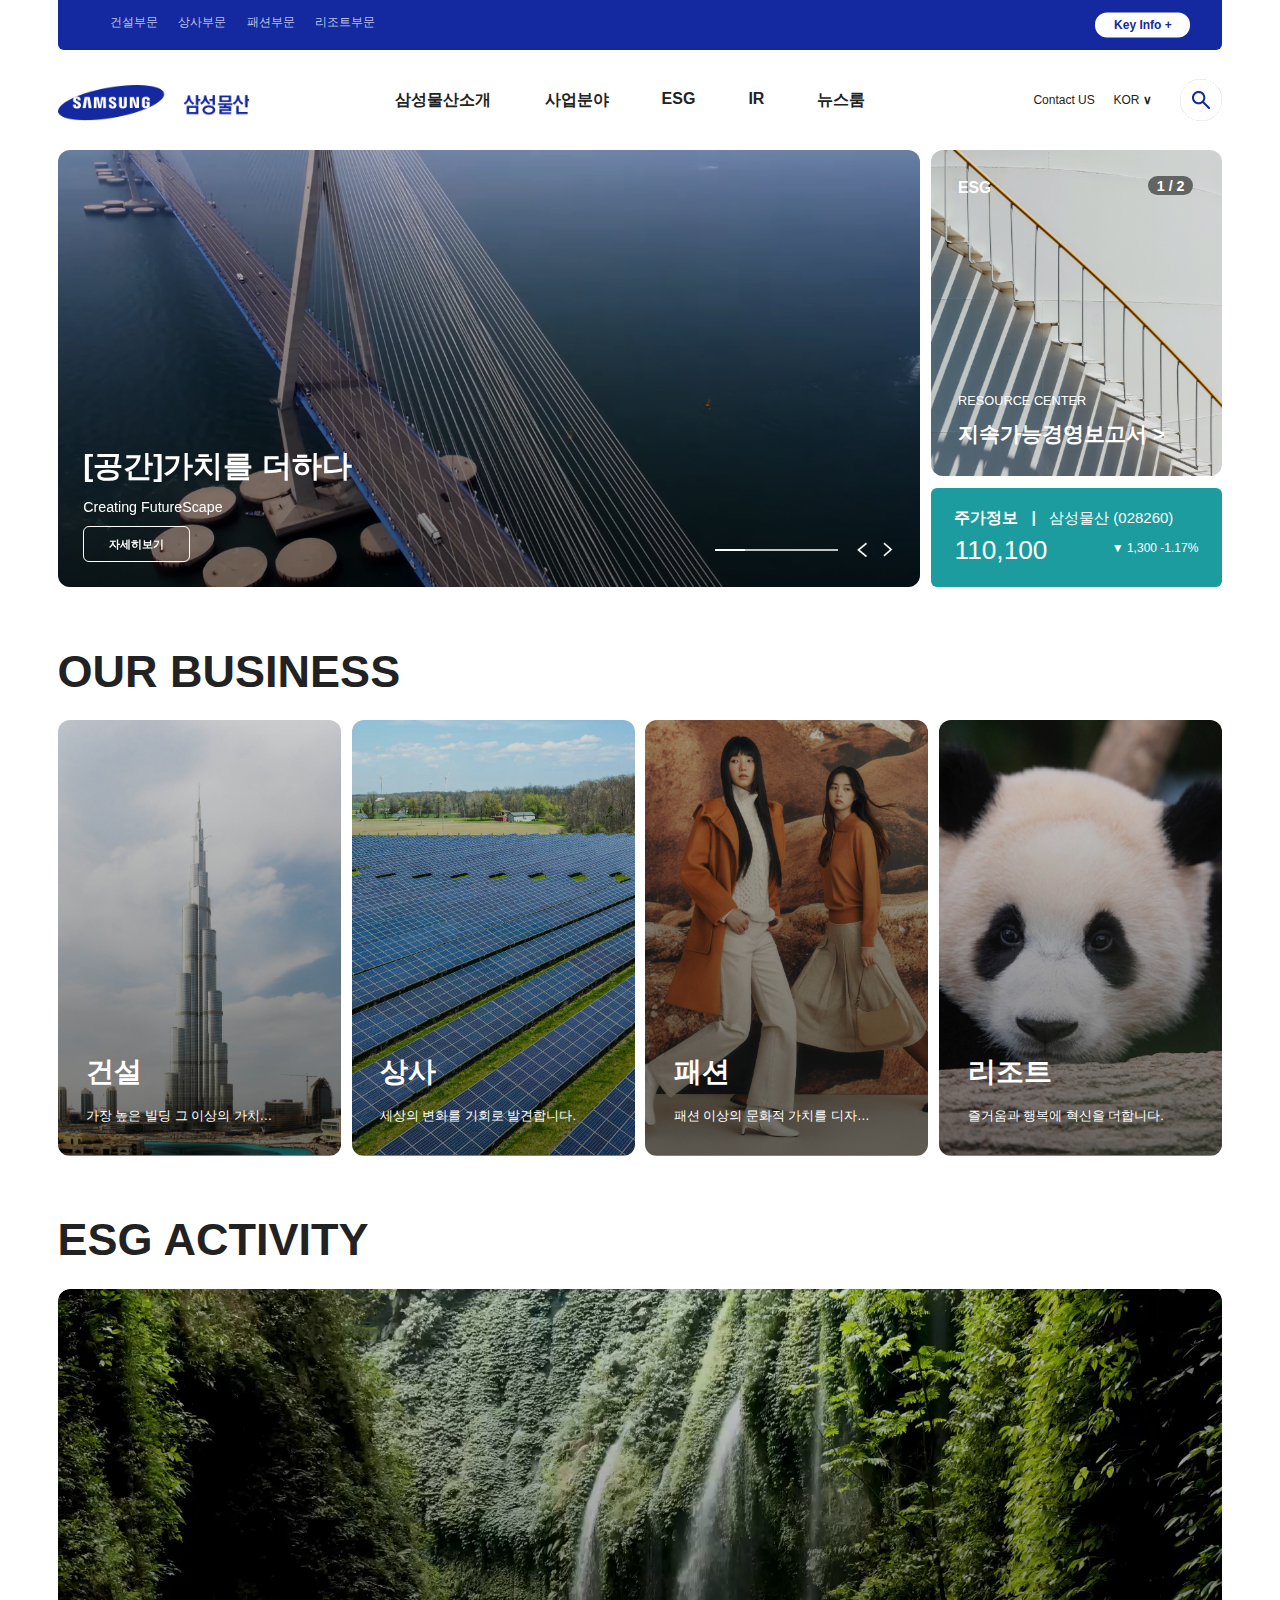
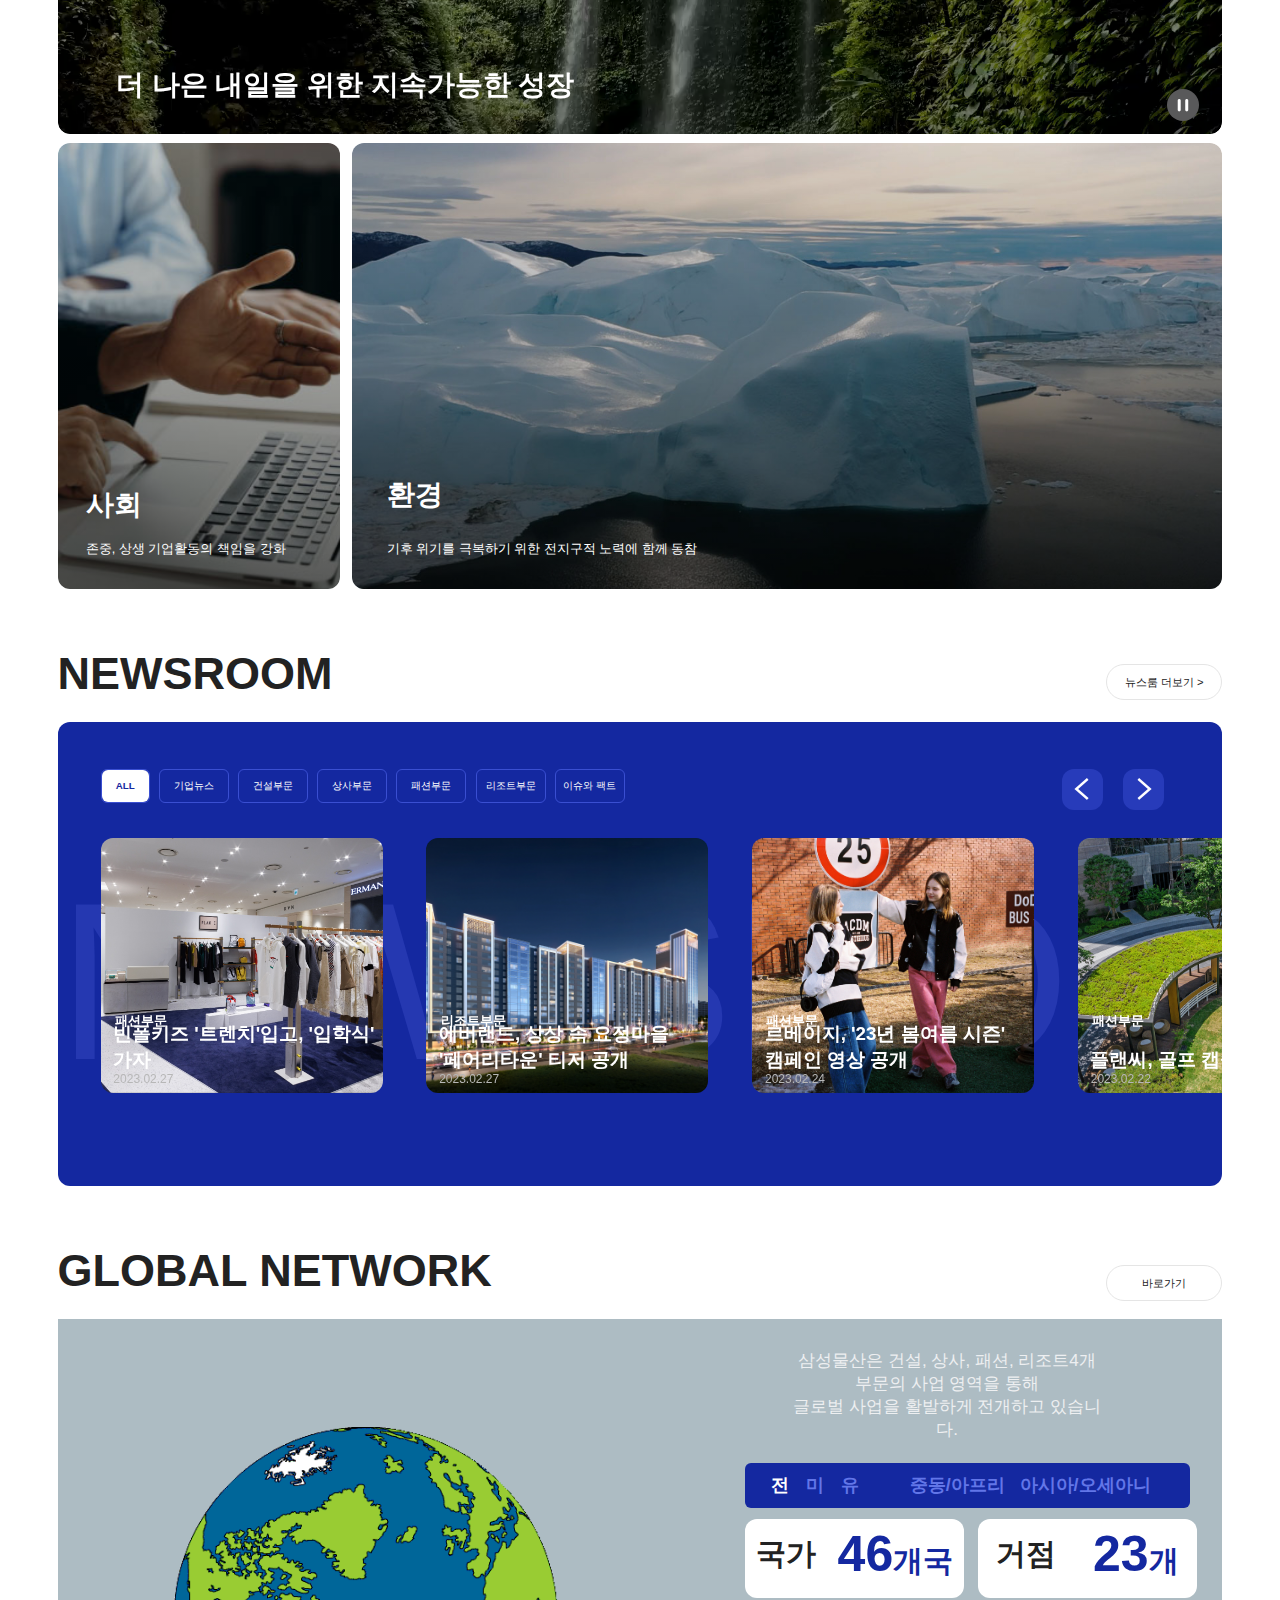
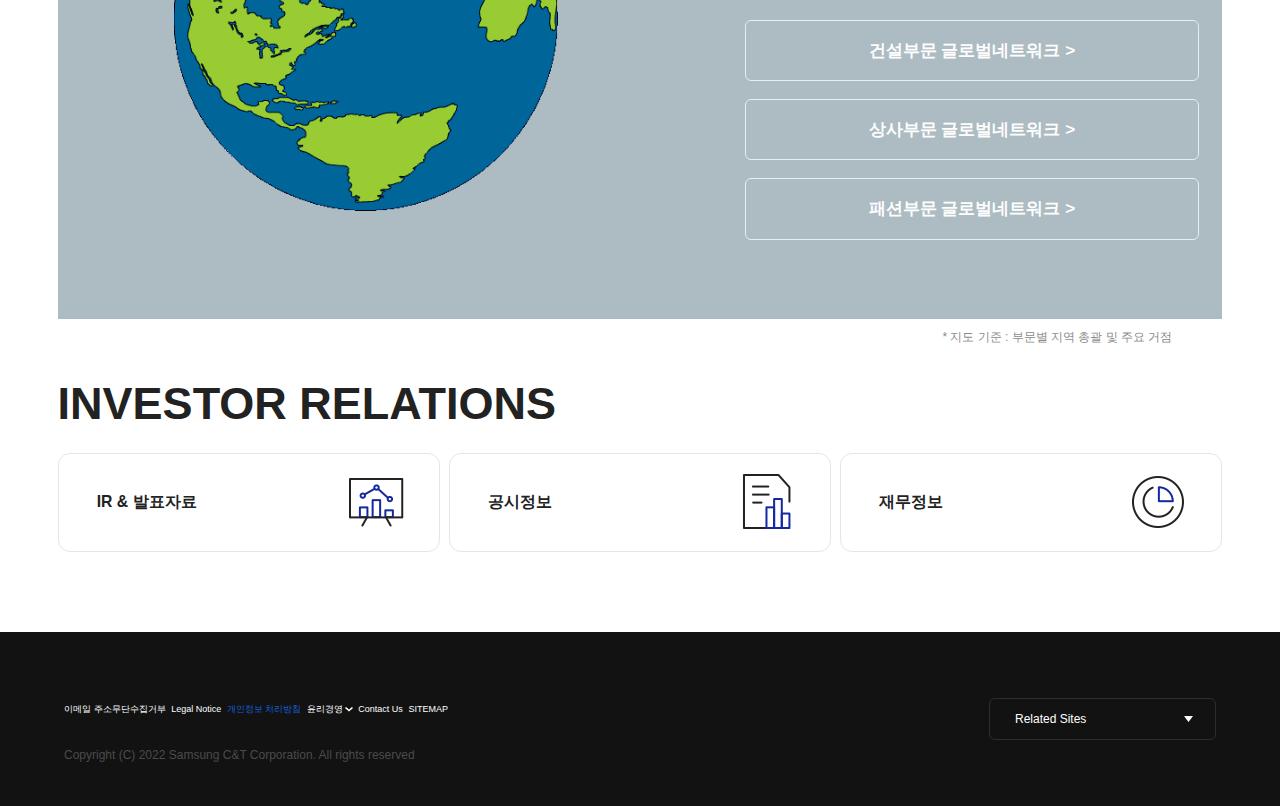
==== commit 5d1634c3: "Newroom마크업, contactus서브페이지 컨텐츠 중간으로 가게하기" ====
--- a/index.html
+++ b/index.html
@@ -256,11 +256,11 @@
                     <span>2023.02.27</span>
                   </div>
                   <div class="card_back">
-                    <p class="title">Lorem ipsum dolor sit amet, consectetur adipiscing elit.</p>
-                    <p class="news_content">Lorem ipsum dolor sit amet, consectetur adipiscing elit. Curabitur porttitor aliquam sodales. Mauris diam mauris, pellentesque rutrum sollicitudin vitae, blandit eu ligula. .<br />
-                    <br />
-                    Lorem ipsum dolor sit amet, consectetur adipiscing elit. Curabitur porttitor aliquam sodales. Mauris diam mauris, pellentesque rutrum sollicitudin vitae, blandit eu ligula.</p>
-                    <a href="#">자세히 보기</a>
+                    <p class="news_title">Lorem ipsum dolor sit amet, consectetur adipiscing elit.</p>
+                    <p class="news_content">Lorem ipsum dolor sit amet, consectetur adipiscing elit. Curabitur porttitor aliquam sodales. Mauris diam mauris, pellentesque rutrum sollicitudin vitae, blandit eu ligula. .<br />
+                    <br />
+                    Lorem ipsum dolor sit amet, consectetur adipiscing elit. Curabitur porttitor aliquam sodales. Mauris diam mauris, pellentesque rutrum sollicitudin vitae, blandit eu ligula.</p>
+                    <a href="#" class="news_move">자세히 보기</a>
                   </div>
                 </li>
                 <li>
@@ -270,11 +270,11 @@
                     <span>2023.02.27</span>
                   </div>
                   <div class="card_back">
-                    <p class="title">Lorem ipsum dolor sit amet, consectetur adipiscing elit.</p>
-                    <p class="news_content">Lorem ipsum dolor sit amet, consectetur adipiscing elit. Curabitur porttitor aliquam sodales. Mauris diam mauris, pellentesque rutrum sollicitudin vitae, blandit eu ligula. .<br />
-                    <br />
-                    Lorem ipsum dolor sit amet, consectetur adipiscing elit. Curabitur porttitor aliquam sodales. Mauris diam mauris, pellentesque rutrum sollicitudin vitae, blandit eu ligula.</p>
-                    <a href="#">자세히 보기</a>
+                    <p class="news_title">Lorem ipsum dolor sit amet, consectetur adipiscing elit.</p>
+                    <p class="news_content">Lorem ipsum dolor sit amet, consectetur adipiscing elit. Curabitur porttitor aliquam sodales. Mauris diam mauris, pellentesque rutrum sollicitudin vitae, blandit eu ligula. .<br />
+                    <br />
+                    Lorem ipsum dolor sit amet, consectetur adipiscing elit. Curabitur porttitor aliquam sodales. Mauris diam mauris, pellentesque rutrum sollicitudin vitae, blandit eu ligula.</p>
+                    <a href="#" class="news_move">자세히 보기</a>
                   </div>
                 </li>
                 <li>
@@ -284,11 +284,11 @@
                     <span>2023.02.24</span>
                   </div>
                   <div class="card_back">
-                    <p class="title">Lorem ipsum dolor sit amet, consectetur adipiscing elit.</p>
-                    <p class="news_content">Lorem ipsum dolor sit amet, consectetur adipiscing elit. Curabitur porttitor aliquam sodales. Mauris diam mauris, pellentesque rutrum sollicitudin vitae, blandit eu ligula. .<br />
-                    <br />
-                    Lorem ipsum dolor sit amet, consectetur adipiscing elit. Curabitur porttitor aliquam sodales. Mauris diam mauris, pellentesque rutrum sollicitudin vitae, blandit eu ligula.</p>
-                    <a href="#">자세히 보기</a>
+                    <p class="news_title">Lorem ipsum dolor sit amet, consectetur adipiscing elit.</p>
+                    <p class="news_content">Lorem ipsum dolor sit amet, consectetur adipiscing elit. Curabitur porttitor aliquam sodales. Mauris diam mauris, pellentesque rutrum sollicitudin vitae, blandit eu ligula. .<br />
+                    <br />
+                    Lorem ipsum dolor sit amet, consectetur adipiscing elit. Curabitur porttitor aliquam sodales. Mauris diam mauris, pellentesque rutrum sollicitudin vitae, blandit eu ligula.</p>
+                    <a href="#" class="news_move">자세히 보기</a>
                   </div>
                 </li>
                 <li>
@@ -298,11 +298,11 @@
                     <span>2023.02.22</span>
                   </div>
                   <div class="card_back">
-                    <p class="title">Lorem ipsum dolor sit amet, consectetur adipiscing elit.</p>
-                    <p class="news_content">Lorem ipsum dolor sit amet, consectetur adipiscing elit. Curabitur porttitor aliquam sodales. Mauris diam mauris, pellentesque rutrum sollicitudin vitae, blandit eu ligula. .<br />
-                    <br />
-                    Lorem ipsum dolor sit amet, consectetur adipiscing elit. Curabitur porttitor aliquam sodales. Mauris diam mauris, pellentesque rutrum sollicitudin vitae, blandit eu ligula.</p>
-                    <a href="#">자세히 보기</a>
+                    <p class="news_title">Lorem ipsum dolor sit amet, consectetur adipiscing elit.</p>
+                    <p class="news_content">Lorem ipsum dolor sit amet, consectetur adipiscing elit. Curabitur porttitor aliquam sodales. Mauris diam mauris, pellentesque rutrum sollicitudin vitae, blandit eu ligula. .<br />
+                    <br />
+                    Lorem ipsum dolor sit amet, consectetur adipiscing elit. Curabitur porttitor aliquam sodales. Mauris diam mauris, pellentesque rutrum sollicitudin vitae, blandit eu ligula.</p>
+                    <a href="#" class="news_move">자세히 보기</a>
                   </div>
                 </li>
                 <li>
@@ -312,11 +312,11 @@
                     <span>2023.02.20</span>
                   </div>
                   <div class="card_back">
-                    <p class="title">Lorem ipsum dolor sit amet, consectetur adipiscing elit.</p>
-                    <p class="news_content">Lorem ipsum dolor sit amet, consectetur adipiscing elit. Curabitur porttitor aliquam sodales. Mauris diam mauris, pellentesque rutrum sollicitudin vitae, blandit eu ligula. .<br />
-                    <br />
-                    Lorem ipsum dolor sit amet, consectetur adipiscing elit. Curabitur porttitor aliquam sodales. Mauris diam mauris, pellentesque rutrum sollicitudin vitae, blandit eu ligula.</p>
-                    <a href="#">자세히 보기</a>
+                    <p class="news_title">Lorem ipsum dolor sit amet, consectetur adipiscing elit.</p>
+                    <p class="news_content">Lorem ipsum dolor sit amet, consectetur adipiscing elit. Curabitur porttitor aliquam sodales. Mauris diam mauris, pellentesque rutrum sollicitudin vitae, blandit eu ligula. .<br />
+                    <br />
+                    Lorem ipsum dolor sit amet, consectetur adipiscing elit. Curabitur porttitor aliquam sodales. Mauris diam mauris, pellentesque rutrum sollicitudin vitae, blandit eu ligula.</p>
+                    <a href="#" class="news_move">자세히 보기</a>
                   </div>
                 </li>
                 <li>
@@ -326,11 +326,11 @@
                     <span>2023.02.20</span>
                   </div>
                   <div class="card_back">
-                    <p class="title">Lorem ipsum dolor sit amet, consectetur adipiscing elit.</p>
-                    <p class="news_content">Lorem ipsum dolor sit amet, consectetur adipiscing elit. Curabitur porttitor aliquam sodales. Mauris diam mauris, pellentesque rutrum sollicitudin vitae, blandit eu ligula. .<br />
-                    <br />
-                    Lorem ipsum dolor sit amet, consectetur adipiscing elit. Curabitur porttitor aliquam sodales. Mauris diam mauris, pellentesque rutrum sollicitudin vitae, blandit eu ligula.</p>
-                    <a href="#">자세히 보기</a>
+                    <p class="news_title">Lorem ipsum dolor sit amet, consectetur adipiscing elit.</p>
+                    <p class="news_content">Lorem ipsum dolor sit amet, consectetur adipiscing elit. Curabitur porttitor aliquam sodales. Mauris diam mauris, pellentesque rutrum sollicitudin vitae, blandit eu ligula. .<br />
+                    <br />
+                    Lorem ipsum dolor sit amet, consectetur adipiscing elit. Curabitur porttitor aliquam sodales. Mauris diam mauris, pellentesque rutrum sollicitudin vitae, blandit eu ligula.</p>
+                    <a href="#" class="news_move">자세히 보기</a>
                   </div>
                 </li>
                 <li>
@@ -340,11 +340,11 @@
                     <span>2023.02.14</span>
                   </div>
                   <div class="card_back">
-                    <p class="title">Lorem ipsum dolor sit amet, consectetur adipiscing elit.</p>
-                    <p class="news_content">Lorem ipsum dolor sit amet, consectetur adipiscing elit. Curabitur porttitor aliquam sodales. Mauris diam mauris, pellentesque rutrum sollicitudin vitae, blandit eu ligula. .<br />
-                    <br />
-                    Lorem ipsum dolor sit amet, consectetur adipiscing elit. Curabitur porttitor aliquam sodales. Mauris diam mauris, pellentesque rutrum sollicitudin vitae, blandit eu ligula.</p>
-                    <a href="#">자세히 보기</a>
+                    <p class="news_title">Lorem ipsum dolor sit amet, consectetur adipiscing elit.</p>
+                    <p class="news_content">Lorem ipsum dolor sit amet, consectetur adipiscing elit. Curabitur porttitor aliquam sodales. Mauris diam mauris, pellentesque rutrum sollicitudin vitae, blandit eu ligula. .<br />
+                    <br />
+                    Lorem ipsum dolor sit amet, consectetur adipiscing elit. Curabitur porttitor aliquam sodales. Mauris diam mauris, pellentesque rutrum sollicitudin vitae, blandit eu ligula.</p>
+                    <a href="#" class="news_move">자세히 보기</a>
                   </div>
                 </li>
                 <li>
@@ -354,11 +354,11 @@
                     <span>2023.02.14</span>
                   </div>
                   <div class="card_back">
-                    <p class="title">Lorem ipsum dolor sit amet, consectetur adipiscing elit.</p>
-                    <p class="news_content">Lorem ipsum dolor sit amet, consectetur adipiscing elit. Curabitur porttitor aliquam sodales. Mauris diam mauris, pellentesque rutrum sollicitudin vitae, blandit eu ligula. .<br />
-                    <br />
-                    Lorem ipsum dolor sit amet, consectetur adipiscing elit. Curabitur porttitor aliquam sodales. Mauris diam mauris, pellentesque rutrum sollicitudin vitae, blandit eu ligula.</p>
-                    <a href="#">자세히 보기</a>
+                    <p class="news_title">Lorem ipsum dolor sit amet, consectetur adipiscing elit.</p>
+                    <p class="news_content">Lorem ipsum dolor sit amet, consectetur adipiscing elit. Curabitur porttitor aliquam sodales. Mauris diam mauris, pellentesque rutrum sollicitudin vitae, blandit eu ligula. .<br />
+                    <br />
+                    Lorem ipsum dolor sit amet, consectetur adipiscing elit. Curabitur porttitor aliquam sodales. Mauris diam mauris, pellentesque rutrum sollicitudin vitae, blandit eu ligula.</p>
+                    <a href="#" class="news_move">자세히 보기</a>
                   </div>
                 </li>
               </ul>
--- a/css/main.css
+++ b/css/main.css
@@ -147,10 +147,14 @@
               .card_front>span:first-child{position: absolute;bottom: 25%;left: 5%; font-size: 1.0625rem;font-weight: 600;}
               .card_front>p{position: absolute;bottom: 8%;left: 4.4%;font-size: 1.5625rem;font-weight: 900;}
               .card_front>span:last-child{position: absolute;bottom: 3%;left: 4.5%;color: #b7b7b7;}
-              .card_back{position: absolute;top: 0;width: 100%; height: 100%;border-radius: 12px;background: #1c9c9e;
-                transition: all 1s ease 0s;
+              .card_back{position: absolute;top: 0;display: flex;flex-direction: column;align-items: center;padding-top: 10px;width: 100%; height: 100%;border-radius: 12px;background: #1c9c9e;
+                transition: all 1s ease 0s;overflow: hidden;
               transform: rotateY(180deg);backface-visibility:hidden;}
             .newsroom_cards>li:hover .card_back{transform: rotateY(0); visibility: visible;}
+              .news_title{padding-bottom: 30px; font-size: 25px;font-weight: 600;text-align: center;}
+              .news_content{padding-bottom: 30px; font-size: 15px;text-align: center}
+              .news_move{padding: 10px 20px;color: #fff;border: 1px solid #fff;box-sizing: border-box;border-radius: 6px;transition: all 0.2s linear 0s;}
+              .news_move:hover{color: #1c9c9e;background-color: #fff;}
 
        /* content4 */
        .content4>p{position: absolute;bottom: -4%;right:0;color: #8c8a88;width: 280px;}
@@ -344,9 +348,13 @@
               .card_front>span:first-child{position: absolute;bottom: 25%;left: 5%; font-size: 1.0625rem;font-weight: 600;}
               .card_front>p{position: absolute;bottom: 8%;left: 4.4%;font-size: 1.5625rem;font-weight: 900;}
               .card_front>span:last-child{position: absolute;bottom: 3%;left: 4.5%;color: #b7b7b7;}
-              .card_back{position: absolute;top: 0;width: 100%; height: 100%;border-radius: 12px;background: #1c9c9e;
+              .card_back{position: absolute;top: 0;display: flex;flex-direction: column;align-items: center;padding-top: 20px;width: 100%;height: 100%;border-radius: 12px;background: #1c9c9e;
                 transition: all 1s ease 0s;transform: rotateY(180deg);backface-visibility:hidden;}
             .newsroom_cards>li:hover .card_back{transform: rotateY(0); visibility: visible;}
+              .news_title{padding-bottom: 30px;font-size: 15px;font-weight: 600;text-align: center;}
+              .news_content{display: none;}
+              .news_move{padding: 10px 50px;color: #fff;border: 1px solid #fff;box-sizing: border-box;border-radius: 6px;transition: all 0.2s linear 0s;}
+              .news_move:hover{color: #1c9c9e;background-color: #fff;}
 
        /* content4 */
        .content4>p{position: absolute;bottom: -4%;right:-12.5%;color: #8c8a88;width: 280px;}
@@ -538,9 +546,13 @@
               .card_front>span:first-child{position: absolute;bottom: 25%;left: 5%; font-size: 1.0625rem;font-weight: 600;}
               .card_front>p{position: absolute;bottom: 8%;left: 4.4%;font-size: 1.5625rem;font-weight: 900;}
               .card_front>span:last-child{position: absolute;bottom: 3%;left: 4.5%;color: #b7b7b7;}
-              .card_back{position: absolute;top: 0;width: 100%; height: 100%;border-radius: 12px;background: #1c9c9e;
+              .card_back{position: absolute;top: 0;display: flex;flex-direction: column;align-items: center;padding-top: 10px; width: 100%;height: 100%;border-radius: 12px;background: #1c9c9e;
                 transition: all 1s ease 0s;transform: rotateY(180deg);backface-visibility:hidden;overflow: hidden;}
             .newsroom_cards>li:hover .card_back{transform: rotateY(0); visibility: visible;}
+              .news_title{padding-bottom: 30px;font-size: 13px;font-weight: 600;text-align: center;}
+              .news_content{display: none;}
+              .news_move{padding: 10px 20px;color: #fff;border: 1px solid #fff;box-sizing: border-box;border-radius: 6px;transition: all 0.2s linear 0s;}
+              .news_move:hover{color: #1c9c9e;background-color: #fff;}
 
         /* content4 */
         .content4>p{position: absolute;bottom: -3%;right:-16.5%;color: #8c8a88;width: 280px;}
